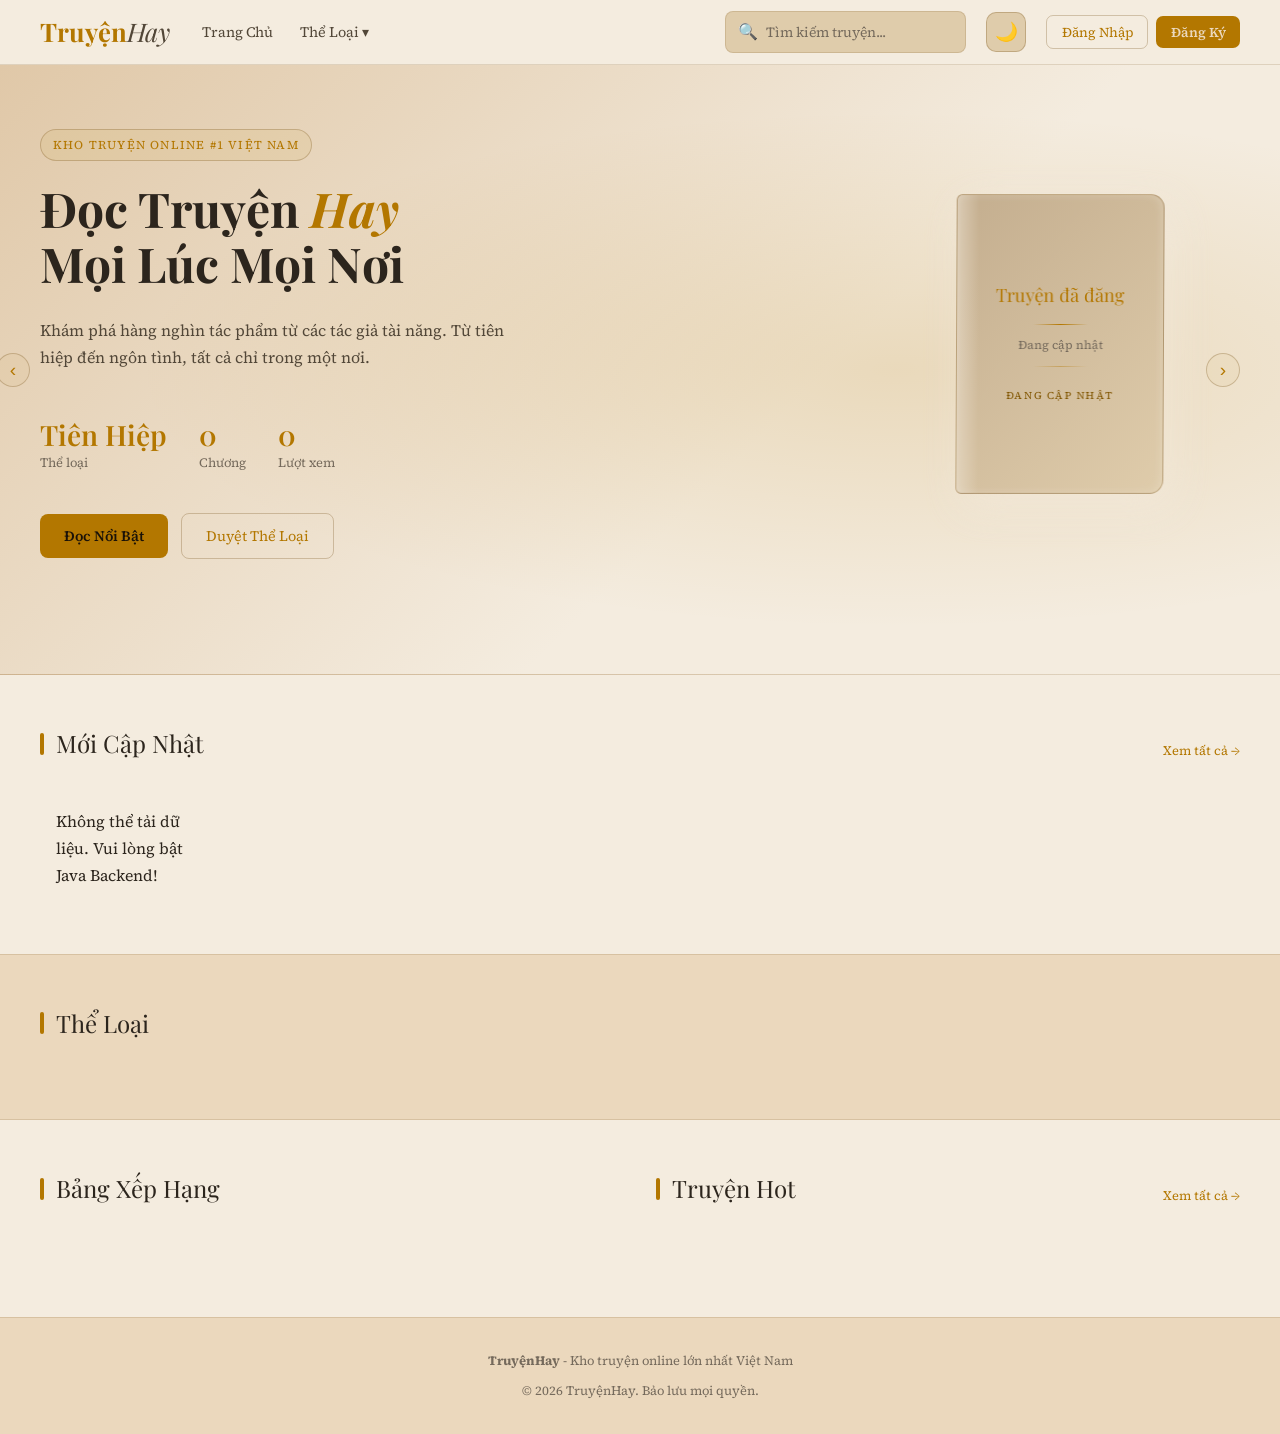
==== frontend/index.html @ c10c749e "Initial commit" ====
<!DOCTYPE html>
<html lang="vi">
<head>
  <meta charset="UTF-8">
  <meta name="viewport" content="width=device-width, initial-scale=1.0">
  <title>TruyệnHay — Kho Truyện Online</title>

  <!-- Google Fonts -->
  <link href="https://fonts.googleapis.com/css2?family=Playfair+Display:ital,wght@0,400;0,700;1,400&family=Lora:ital,wght@0,400;0,600;1,400&family=Source+Serif+4:wght@300;400;600&display=swap" rel="stylesheet">

  <!-- Styles -->
  <link rel="stylesheet" href="css/base.css?v=3">
  <link rel="stylesheet" href="css/header.css?v=3">
  <link rel="stylesheet" href="css/components.css?v=3">
  <link rel="stylesheet" href="css/pages-home.css?v=3">
  <link rel="stylesheet" href="css/pages-detail.css?v=3">
  <link rel="stylesheet" href="css/pages-read.css?v=3">
  <link rel="stylesheet" href="css/modal.css?v=3">
  <link rel="stylesheet" href="css/pages-profile.css?v=3">
  <link rel="stylesheet" href="css/comments.css?v=3">
  <link rel="stylesheet" href="css/responsive.css?v=3">
  <link rel="stylesheet" href="css/utilities.css?v=3">
  <link rel="stylesheet" href="css/admin.css?v=1">
  <script>
    (function () {
      try {
        var t = localStorage.getItem('javatruyen_theme');
        var isLight;
        if (t === 'light') isLight = true;
        else if (t === 'dark') isLight = false;
        else isLight = window.matchMedia && window.matchMedia('(prefers-color-scheme: light)').matches;
        document.documentElement.setAttribute('data-theme', isLight ? 'light' : 'dark');
        var a = localStorage.getItem('javatruyen_accent');
        if (a && a !== 'gold') document.documentElement.setAttribute('data-accent', a);
        else document.documentElement.removeAttribute('data-accent');
      } catch (_) {
        document.documentElement.setAttribute('data-theme', 'dark');
      }
    })();
  </script>
</head>
<body>

<!-- ================================================================
     HEADER (loaded from partial)
     ================================================================ -->
<div id="app-header"></div>


<!-- ================================================================
     AUTH MODAL (loaded from partial)
     ================================================================ -->
<div id="app-auth-modal"></div>


<!-- ================================================================
     PAGES (loaded from partials)
     ================================================================ -->
<div id="app-pages"></div>

<!-- ================================================================
     SCROLL TO TOP
     ================================================================ -->
<button id="scrollToTopBtn" aria-label="Lên đầu trang" onclick="window.scrollTo({top: 0, behavior: 'smooth'})">⬆</button>

<!-- ================================================================
     SCRIPTS  (load order matters)
     ================================================================ -->
<script src="js/data.js?v=3"></script>
<script src="js/partials-loader.js?v=3"></script>
<script src="js/theme.js?v=3"></script>
<script src="js/app.js?v=3"></script>
<script src="js/auth.js?v=3"></script>
<script src="js/profile.js?v=3"></script>
<script src="js/comments.js?v=4"></script>
<script src="js/admin.js?v=1"></script>

</body>
</html>
---- frontend/css/base.css ----
﻿/* Base: CSS variables, reset, global body */
:root {
  --bg: #0d0b08;
  --bg-rgb: 13, 11, 8;
  --bg2: #161210;
  --bg3: #1e1a16;
  --sf: #241f19;
  --sf2: #2e2820;
  --gold: #c9a84c;
  --gold2: #e8c97a;
  --goldd: #7a6330;
  --txt: #f0e8d8;
  --txt2: #b8a888;
  --txt3: #7a6e5c;
  --red: #c44b3a;
  --green: #4a9068;
  --bdr: rgba(201, 168, 76, .15);
  --bdr2: rgba(201, 168, 76, .25);
}

:root[data-theme="light"] {
  --bg: #f4ecdf;
  --bg-rgb: 244, 236, 223;
  --bg2: #ebd8bd;
  --bg3: #e0c8a8;
  --sf: #dfccab;
  --sf2: #c4ae8f;
  --gold: #b37700;
  --gold2: #e09900;
  --goldd: #805500;
  --txt: #2c251d;
  --txt2: #524738;
  --txt3: #756a5c;
  --red: #d13030;
  --green: #2b8451;
  --bdr: rgba(100, 60, 0, .15);
  --bdr2: rgba(100, 60, 0, .25);
}

/* Màu nhấn (accent) — tối */
:root[data-accent="ocean"] {
  --gold: #5cb3d4;
  --gold2: #8ad0e8;
  --goldd: #3d7a94;
  --bdr: rgba(92, 179, 212, .18);
  --bdr2: rgba(92, 179, 212, .32);
}
:root[data-accent="rose"] {
  --gold: #d4a0a8;
  --gold2: #e8bcc4;
  --goldd: #9a636e;
  --bdr: rgba(212, 160, 168, .2);
  --bdr2: rgba(212, 160, 168, .35);
}
:root[data-accent="forest"] {
  --gold: #6eb88a;
  --gold2: #94d4aa;
  --goldd: #3d7a55;
  --bdr: rgba(110, 184, 138, .18);
  --bdr2: rgba(110, 184, 138, .32);
}

/* Màu nhấn — sáng */
:root[data-theme="light"][data-accent="ocean"] {
  --gold: #1a6f8a;
  --gold2: #2489a8;
  --goldd: #0f4a5c;
  --bdr: rgba(26, 111, 138, .18);
  --bdr2: rgba(26, 111, 138, .28);
}
:root[data-theme="light"][data-accent="rose"] {
  --gold: #a64d5d;
  --gold2: #c46a7a;
  --goldd: #6e3540;
  --bdr: rgba(166, 77, 93, .18);
  --bdr2: rgba(166, 77, 93, .28);
}
:root[data-theme="light"][data-accent="forest"] {
  --gold: #2d7a4a;
  --gold2: #3a9a5e;
  --goldd: #1a5230;
  --bdr: rgba(45, 122, 74, .18);
  --bdr2: rgba(45, 122, 74, .28);
}

* {
  margin: 0;
  padding: 0;
  box-sizing: border-box;
}

body {
  font-family: 'Source Serif 4', Georgia, serif;
  background: var(--bg);
  color: var(--txt);
  min-height: 100vh;
  line-height: 1.7;
  transition: background 0.3s, color 0.3s;
}
---- frontend/css/header.css ----
/* HEADER + AUTH HEADER */
header{position:sticky;top:0;z-index:100;background:rgba(var(--bg-rgb),.96);backdrop-filter:blur(12px);border-bottom:1px solid var(--bdr);padding:0 2rem}
.hd{max-width:1200px;margin:0 auto;display:flex;align-items:center;gap:1.25rem;height:64px}
.logo{font-family:'Playfair Display',serif;font-size:1.6rem;font-weight:700;color:var(--gold);cursor:pointer;flex-shrink:0}
.logo span{color:var(--txt2);font-weight:400;font-style:italic}
nav{display:flex;gap:.2rem;flex:1}
.nav-home-btn{background:none;border:none;cursor:pointer;font-family:inherit;font-size:.9rem;color:var(--txt2);padding:.45rem .75rem;border-radius:8px;transition:all .2s;white-space:nowrap}
.nav-home-btn:hover{color:var(--gold);background:rgba(201,168,76,.08)}
.nav-cat{position:relative;padding-bottom:8px;margin-bottom:-8px}
.nav-cat-btn{background:none;border:none;cursor:pointer;font-family:inherit;font-size:.9rem;color:var(--txt2);padding:.45rem .75rem;border-radius:8px;transition:all .2s;white-space:nowrap}
.nav-cat:hover .nav-cat-btn{color:var(--gold);background:rgba(201,168,76,.08)}
.nav-cat-dd{display:none;position:absolute;top:calc(100% + 2px);left:0;min-width:170px;background:var(--sf);border:1px solid var(--bdr2);border-radius:10px;padding:.35rem;box-shadow:0 12px 35px rgba(0,0,0,.35);z-index:260}
.nav-cat:hover .nav-cat-dd,.nav-cat:focus-within .nav-cat-dd{display:block}
.nav-cat-dd button{width:100%;text-align:left;background:none;border:none;cursor:pointer;font-family:inherit;font-size:.88rem;color:var(--txt2);padding:.5rem .6rem;border-radius:7px;transition:all .15s}
.nav-cat-dd button:hover{color:var(--gold);background:rgba(201,168,76,.1)}
.search-bar{display:flex;align-items:center;gap:.5rem;background:var(--sf);border:1px solid var(--bdr);border-radius:8px;padding:.4rem .75rem;min-width:190px}
.search-bar input{background:none;border:none;outline:none;font-family:inherit;font-size:.875rem;color:var(--txt);width:100%}
.search-bar input::placeholder{color:var(--txt3)}

.auth-btns{display:flex;gap:.5rem;align-items:center;flex-shrink:0}
.btn-hlogin{background:none;border:1px solid var(--bdr2);border-radius:7px;padding:.4rem .9rem;color:var(--gold);font-family:inherit;font-size:.85rem;cursor:pointer;transition:all .2s}
.btn-hlogin:hover{background:rgba(201,168,76,.08)}
.btn-hreg{background:var(--gold);border:none;border-radius:7px;padding:.4rem .9rem;color:var(--bg2);font-family:inherit;font-size:.85rem;font-weight:600;cursor:pointer;transition:all .2s}
.btn-hreg:hover{background:var(--gold2)}
.user-menu{display:flex;align-items:center;gap:.5rem;cursor:pointer;position:relative;flex-shrink:0}
.user-av{width:34px;height:34px;border-radius:50%;background:linear-gradient(135deg,var(--goldd),var(--gold));display:flex;align-items:center;justify-content:center;font-weight:700;font-size:.9rem;color:var(--bg2);flex-shrink:0}
.user-nm{font-size:.875rem;color:var(--txt2);max-width:110px;overflow:hidden;text-overflow:ellipsis;white-space:nowrap}
.user-dd{position:absolute;top:calc(100% + 10px);right:0;background:var(--sf);border:1px solid var(--bdr2);border-radius:12px;min-width:200px;box-shadow:0 12px 40px rgba(0,0,0,.5);z-index:300;overflow:hidden;display:none}
.user-dd.open{display:block;animation:fadeUp .2s ease}
.dd-hd{padding:1rem 1.25rem;border-bottom:1px solid var(--bdr)}
.dd-uname{font-weight:600;color:var(--txt);font-size:.9rem}
.dd-email{font-size:.75rem;color:var(--txt3);margin-top:.15rem}
.dd-item{display:flex;align-items:center;gap:.75rem;padding:.7rem 1.25rem;font-size:.875rem;color:var(--txt2);cursor:pointer;transition:background .15s;border:none;background:none;width:100%;font-family:inherit;text-align:left}
.dd-item:hover{background:var(--sf2);color:var(--txt)}
.dd-item.danger{color:var(--red)}
.dd-item.danger:hover{background:rgba(196,75,58,.1)}
.dd-item.dd-admin{color:#c9a84c;font-weight:600}
.dd-item.dd-admin:hover{background:rgba(201,168,76,.1);color:var(--gold)}
.dd-div{height:1px;background:var(--bdr);margin:.25rem 0}
/* Role badge trong dropdown header */
.dd-role{font-size:.7rem;margin-top:.25rem;padding:.2rem .5rem;border-radius:20px;display:inline-block;font-weight:600;letter-spacing:.03em}
.dd-role--admin{background:rgba(201,168,76,.15);color:#c9a84c;border:1px solid rgba(201,168,76,.3)}
.dd-role--author{background:rgba(74,144,104,.15);color:#4a9068;border:1px solid rgba(74,144,104,.3)}
.dd-role--user{background:rgba(255,255,255,.06);color:var(--txt3);border:1px solid var(--bdr)}

/* Theme picker */
.theme-wrap{position:relative;flex-shrink:0}
.btn-theme{width:40px;height:40px;border-radius:10px;border:1px solid var(--bdr2);background:var(--sf);cursor:pointer;font-size:1.15rem;line-height:1;display:flex;align-items:center;justify-content:center;transition:background .2s,border-color .2s}
.btn-theme:hover{background:var(--sf2);border-color:var(--goldd)}
.theme-dd{position:absolute;top:calc(100% + 8px);right:0;background:var(--sf);border:1px solid var(--bdr2);border-radius:12px;padding:.75rem .85rem;min-width:240px;box-shadow:0 12px 40px rgba(0,0,0,.45);z-index:280;display:none}
.theme-dd.open{display:block;animation:fadeUp .2s ease}
.theme-dd-title{font-size:.68rem;letter-spacing:.08em;text-transform:uppercase;color:var(--txt3);margin-bottom:.45rem}
.theme-dd-title--2{margin-top:.85rem;padding-top:.65rem;border-top:1px solid var(--bdr)}
.theme-dd-row{display:flex;flex-wrap:wrap;gap:.35rem}
.theme-chip{font-size:.78rem;padding:.38rem .55rem;border-radius:8px;border:1px solid var(--bdr);background:var(--bg2);color:var(--txt2);cursor:pointer;font-family:inherit;transition:all .15s}
.theme-chip:hover{border-color:var(--bdr2);color:var(--txt)}
.theme-chip.active{border-color:var(--gold);color:var(--gold);background:rgba(201,168,76,.08)}
.theme-dd-row--accent{gap:.5rem;justify-content:space-between}
.theme-swatch{width:36px;height:36px;border-radius:50%;border:2px solid transparent;cursor:pointer;transition:transform .15s,border-color .15s;box-shadow:0 2px 8px rgba(0,0,0,.25)}
.theme-swatch:hover{transform:scale(1.06)}
.theme-swatch.active{border-color:var(--txt);box-shadow:0 0 0 2px var(--bg),0 0 0 4px var(--gold)}
.theme-swatch--gold{background:linear-gradient(135deg,#7a6330,#c9a84c)}
.theme-swatch--ocean{background:linear-gradient(135deg,#2d6a80,#4a9ebc)}
.theme-swatch--rose{background:linear-gradient(135deg,#8b4a5c,#c97a8c)}
.theme-swatch--forest{background:linear-gradient(135deg,#2d5a3d,#4a9068)}
---- frontend/css/components.css ----
﻿/* Shared components: pages + buttons + sections + cards + categories + ranking + toast + footer */
.page{display:none}
.page.active{display:block}

.btn-p{display:inline-flex;align-items:center;gap:.5rem;background:var(--gold);color:#1a1208;border:none;border-radius:8px;padding:.75rem 1.5rem;font-family:inherit;font-size:.9rem;font-weight:600;cursor:pointer;transition:all .2s}
.btn-p:hover{background:var(--gold2);transform:translateY(-1px)}
.btn-s{display:inline-flex;align-items:center;gap:.5rem;background:transparent;color:var(--gold);border:1px solid var(--bdr2);border-radius:8px;padding:.75rem 1.5rem;font-family:inherit;font-size:.9rem;cursor:pointer;transition:all .2s}
.btn-s:hover{background:rgba(201,168,76,.08)}

section{padding:3rem 2rem}
.sec-in{max-width:1200px;margin:0 auto}
.sec-hd{display:flex;align-items:baseline;justify-content:space-between;margin-bottom:1.75rem}
.sec-ttl{font-family:'Playfair Display',serif;font-size:1.5rem;color:var(--txt);display:flex;align-items:center;gap:.75rem}
.sec-ttl::before{content:'';display:inline-block;width:4px;height:22px;background:var(--gold);border-radius:2px}
.see-all{font-size:.8rem;color:var(--gold);background:none;border:none;cursor:pointer;font-family:inherit;padding:0}
.see-all:hover{opacity:.7}

.grid{display:grid;grid-template-columns:repeat(auto-fill,minmax(155px,1fr));gap:1.25rem}
.scard{cursor:pointer;transition:transform .2s}
.scard:hover{transform:translateY(-4px)}
.sthumb{width:100%;aspect-ratio:2/3;border-radius:8px;background:var(--sf);border:1px solid var(--bdr);overflow:hidden;position:relative;margin-bottom:.75rem;display:flex;flex-direction:column;align-items:center;justify-content:center;padding:1rem;transition:border-color .2s}
.scard:hover .sthumb{border-color:var(--bdr2)}
.sthumb-t{font-family:'Playfair Display',serif;font-size:.95rem;text-align:center;color:var(--gold);line-height:1.3;margin-bottom:.3rem}
.sthumb-d{width:40px;height:1px;background:var(--goldd);margin:.4rem auto}
.sthumb-g{font-size:.65rem;letter-spacing:.1em;text-transform:uppercase;color:var(--txt3);text-align:center}
.sbadge{position:absolute;top:8px;left:8px;font-size:.65rem;padding:2px 7px;border-radius:4px;font-weight:600;letter-spacing:.05em}
.sbadge.hot{background:var(--red);color:#fff}
.sbadge.new{background:var(--green);color:#fff}
.sname{font-size:.875rem;font-weight:600;color:var(--txt);margin-bottom:.2rem;white-space:nowrap;overflow:hidden;text-overflow:ellipsis}
.sinfo{font-size:.75rem;color:var(--txt3)}
.sinfo span{color:var(--txt2)}
.sinfo.latest-ch{display:flex;flex-direction:column;gap:.25rem;font-size:.72rem;line-height:1.35}
.sinfo.latest-ch .latest-ch-line{display:block;white-space:nowrap;overflow:hidden;text-overflow:ellipsis;max-width:100%}
.sinfo.latest-ch .muted{opacity:.75}

.cat-grid{display:grid;grid-template-columns:repeat(auto-fill,minmax(130px,1fr));gap:.75rem}
.cat-btn{display:flex;flex-direction:column;align-items:center;justify-content:center;gap:.4rem;background:var(--sf);border:1px solid var(--bdr);border-radius:10px;padding:1.25rem .75rem;cursor:pointer;transition:all .2s;font-family:inherit;color:var(--txt2)}
.cat-btn:hover{background:var(--sf2);border-color:var(--bdr2);color:var(--gold);transform:translateY(-2px)}
.cat-icon{font-size:1.5rem}
.cat-nm{font-size:.85rem;font-weight:600}
.cat-ct{font-size:.7rem;color:var(--txt3)}

.rank-list{display:flex;flex-direction:column;gap:.75rem}
.rank-item{display:flex;align-items:center;gap:1rem;background:var(--sf);border:1px solid var(--bdr);border-radius:10px;padding:.875rem 1rem;cursor:pointer;transition:all .2s}
.rank-item:hover{border-color:var(--bdr2);background:var(--sf2)}
.rank-n{font-family:'Playfair Display',serif;font-size:1.5rem;font-weight:700;min-width:36px;text-align:center}
.rank-n.t1{color:#ffd700}.rank-n.t2{color:#c0c0c0}.rank-n.t3{color:#cd7f32}.rank-n.tx{color:var(--txt3);font-size:1.1rem}
.rank-info{flex:1;min-width:0}
.rank-ttl{font-size:.9rem;font-weight:600;color:var(--txt);white-space:nowrap;overflow:hidden;text-overflow:ellipsis;margin-bottom:.2rem}
.rank-meta{font-size:.75rem;color:var(--txt3)}
.rank-v{font-size:.8rem;color:var(--gold);font-weight:600}

footer{border-top:1px solid var(--bdr);background:var(--bg2);padding:2rem;text-align:center;font-size:.8rem;color:var(--txt3);margin-top:2rem}
.two-col{display:grid;grid-template-columns:1fr 1fr;gap:2rem}
.toast{position:fixed;bottom:2rem;right:2rem;z-index:999;background:var(--sf2);border:1px solid var(--bdr2);border-radius:10px;padding:.875rem 1.25rem;color:var(--txt);font-size:.875rem;animation:fadeUp .3s ease;box-shadow:0 8px 32px rgba(0,0,0,.4)}
@keyframes fadeUp{from{opacity:0;transform:translateY(10px)}to{opacity:1;transform:translateY(0)}}
---- frontend/css/pages-home.css ----
﻿/* HOME page: hero + book cover */
.hero{position:relative;background:linear-gradient(135deg,var(--bg3) 0%,var(--bg) 60%);border-bottom:1px solid var(--bdr);padding:4rem 2rem;overflow:hidden}
.hero::before{content:'';position:absolute;inset:0;background:radial-gradient(ellipse at 70% 50%,color-mix(in srgb,var(--gold) 16%,transparent) 0%,transparent 60%);pointer-events:none}
.hero-in{max-width:1200px;margin:0 auto;display:grid;grid-template-columns:1fr 360px;gap:3rem;align-items:center;position:relative;padding-bottom:3.2rem}
.hero-main{min-height:360px;display:flex;flex-direction:column;justify-content:center}
.hero-tag{display:inline-flex;align-items:center;align-self:flex-start;white-space:nowrap;background:rgba(201,168,76,.12);border:1px solid var(--bdr2);color:var(--gold);font-size:.75rem;letter-spacing:.1em;text-transform:uppercase;padding:.3rem .75rem;border-radius:20px;margin-bottom:1.25rem}
.hero h1{font-family:'Playfair Display',serif;font-size:3rem;line-height:1.15;margin-bottom:1rem}
.hero h1 em{color:var(--gold);font-style:italic}
.hero h1{min-height:120px}
.hero-desc{color:var(--txt2);font-size:1rem;margin-bottom:2rem;max-width:480px;min-height:72px}
.hero-meta{display:flex;gap:2rem;margin-bottom:2rem;min-height:60px}
.hero-meta-num{font-size:1.75rem;font-weight:600;color:var(--gold);font-family:'Playfair Display',serif;line-height:1}
.hero-meta-label{font-size:.8rem;color:var(--txt3);margin-top:.2rem}
.hero-slider-ctrl{position:absolute;inset:0;pointer-events:none}
.hero-nav{width:34px;height:34px;border-radius:50%;border:1px solid var(--bdr2);background:rgba(201,168,76,.08);color:var(--gold);cursor:pointer;font-size:1.2rem;line-height:1}
.hero-nav:hover{background:rgba(201,168,76,.2)}
.hero-slider-ctrl .hero-nav{position:absolute;top:50%;transform:translateY(-50%);pointer-events:auto;z-index:2}
.hero-slider-ctrl .hero-nav:first-child{left:-44px}
.hero-slider-ctrl .hero-nav:last-child{right:0}
.hero-dots{position:absolute;left:50%;bottom:0;transform:translateX(-50%);display:flex;gap:.45rem;justify-content:center;z-index:1;pointer-events:auto}
.hero-dot{width:8px;height:8px;border-radius:50%;background:var(--sf2);cursor:pointer}
.hero-dot.active{background:var(--gold)}
.hero-actions{display:flex;align-items:center;gap:.8rem;flex-wrap:wrap}
.hero-actions .btn-p,.hero-actions .btn-s{margin:0}
.book-cv{width:210px;height:300px;border-radius:6px 14px 14px 6px;background:linear-gradient(135deg,var(--sf2),var(--sf));border:1px solid var(--bdr2);box-shadow:8px 12px 40px rgba(var(--bg-rgb),.45),inset -2px 0 8px rgba(var(--bg-rgb),.28);display:flex;flex-direction:column;align-items:center;justify-content:center;padding:2rem;transform:rotateY(-8deg) rotateX(2deg);transition:transform .4s;cursor:pointer;position:relative;overflow:hidden;margin:0 auto}
.book-cv:hover{transform:rotateY(-4deg) rotateX(1deg) scale(1.02)}
.book-cv::before{content:'';position:absolute;left:0;top:0;bottom:0;width:22px;background:linear-gradient(to right,rgba(var(--bg-rgb),.45),transparent)}
.book-cv.has-cover{background-size:cover;background-position:center}
.book-cv.has-cover::after{content:'';position:absolute;inset:0;background:linear-gradient(to top,rgba(var(--bg-rgb),.92),rgba(var(--bg-rgb),.35))}
.book-cv.has-cover > *{position:relative;z-index:1}
.book-ttl{font-family:'Playfair Display',serif;font-size:1.15rem;text-align:center;color:var(--gold);line-height:1.3;margin-bottom:.4rem}
.book-dco{width:55px;height:1px;background:linear-gradient(to right,transparent,var(--gold),transparent);margin:.65rem 0}
.book-aut{font-size:.75rem;color:var(--txt3);text-align:center}
.book-gnr{font-size:.65rem;letter-spacing:.15em;text-transform:uppercase;color:var(--goldd);text-align:center;margin-top:.65rem}
---- frontend/css/pages-detail.css ----
/* DETAIL page + chapters */
.detail-hero{background:var(--bg2);border-bottom:1px solid var(--bdr);padding:2.5rem 2rem}
.detail-in{max-width:1200px;margin:0 auto;display:flex;gap:2.5rem;align-items:flex-start}
.detail-cv{width:170px;flex-shrink:0;aspect-ratio:2/3;border-radius:8px 16px 16px 8px;background:var(--sf);border:1px solid var(--bdr2);display:flex;flex-direction:column;align-items:center;justify-content:center;padding:1.5rem;gap:.5rem;box-shadow:6px 8px 30px rgba(0,0,0,.5);position:relative;overflow:hidden}
.detail-cv::before{content:'';position:absolute;left:0;top:0;bottom:0;width:15px;background:linear-gradient(to right,rgba(0,0,0,.3),transparent);z-index:2}
.detail-cv.has-cover{background-size:cover;background-position:center}
.detail-cv.has-cover::after{content:'';position:absolute;inset:0;background:linear-gradient(to top,rgba(var(--bg-rgb),.92),rgba(var(--bg-rgb),.35));z-index:1}
.detail-cv.has-cover > *{position:relative;z-index:2}
.detail-cv-ttl{font-family:'Playfair Display',serif;font-size:1rem;text-align:center;color:var(--gold);line-height:1.3}
.detail-info{flex:1}
.tags{display:flex;gap:.5rem;flex-wrap:wrap;margin-bottom:1rem}
.tag{font-size:.75rem;padding:.2rem .6rem;border-radius:20px;border:1px solid var(--bdr2);color:var(--gold);background:rgba(201,168,76,.08)}
.detail-ttl{font-family:'Playfair Display',serif;font-size:2.1rem;color:var(--txt);margin-bottom:.5rem;line-height:1.2}
.detail-aut{color:var(--txt2);font-size:.9rem;margin-bottom:.75rem}
.stars{margin-bottom:1rem}
/* Star Rating UI */
.star-rating-wrap{display:flex;align-items:center;gap:.5rem;flex-wrap:wrap}
.star-rating-stars{display:flex;gap:.15rem}
.star-btn{font-size:1.4rem;cursor:pointer;transition:all .15s;line-height:1;user-select:none}
.star-btn.star-filled{color:#ffd700;text-shadow:0 0 8px rgba(255,215,0,.35)}
.star-btn.star-empty{color:var(--txt3);opacity:.35}
.star-btn.star-hover:hover{transform:scale(1.25)}
.star-rating-avg{font-family:'Playfair Display',serif;font-size:1.1rem;font-weight:700;color:var(--gold)}
.star-rating-count{font-size:.78rem;color:var(--txt3)}
.star-rating-sub{margin-top:.2rem;min-height:1.2em}
.rating-user-label{font-size:.75rem;color:var(--txt3);font-style:italic}
.detail-stats{display:flex;gap:1.5rem;margin-bottom:1.25rem;flex-wrap:wrap}
.detail-stat{font-size:.85rem;color:var(--txt3)}
.detail-stat em{color:var(--txt2);font-style:normal;font-weight:600}
.detail-desc{font-size:.95rem;color:var(--txt2);line-height:1.8;margin-bottom:1.25rem;max-width:600px}
.progress-wrap{margin-bottom:1.25rem}
.progress-row{display:flex;justify-content:space-between;align-items:center;margin-bottom:.4rem}
.progress-label{font-size:.8rem;color:var(--txt3)}
.progress-val{font-size:.8rem;color:var(--gold);font-weight:600}
.progress-track{height:5px;background:var(--sf2);border-radius:3px;overflow:hidden}
.progress-fill{height:100%;background:var(--gold);border-radius:3px;transition:width .4s ease}
.detail-actions{display:flex;gap:.75rem;flex-wrap:wrap}

.chapters-sec{padding:2rem;max-width:1200px;margin:0 auto}
.ch-grid{display:grid;grid-template-columns:repeat(auto-fill,minmax(280px,1fr));gap:.625rem;margin-top:1.5rem}
.ch-item{display:flex;align-items:center;gap:.875rem;padding:.75rem 1rem;border:1px solid var(--bdr);border-radius:8px;cursor:pointer;transition:all .2s;background:var(--sf)}
.ch-item:hover{border-color:var(--bdr2);background:var(--sf2)}
.ch-num{font-size:.75rem;color:var(--txt3);min-width:56px;flex-shrink:0}
.ch-ttl{font-size:.875rem;color:var(--txt2);flex:1;min-width:0;white-space:nowrap;overflow:hidden;text-overflow:ellipsis}
.ch-badge{font-size:.65rem;font-weight:700;padding:2px 6px;border-radius:3px;flex-shrink:0}
.ch-badge.new{color:var(--green);background:rgba(74,144,104,.15)}
.ch-badge.done{color:var(--goldd);background:rgba(201,168,76,.1)}
.ch-badge.cur{color:var(--gold);background:rgba(201,168,76,.2)}
.ch-item.ch-read{opacity:.55}
.ch-item.ch-read .ch-ttl{color:var(--txt3)}
.ch-item.ch-read .ch-num{color:var(--txt3)}
.ch-item.ch-cur{border-color:var(--gold)!important;background:rgba(201,168,76,.07)!important;opacity:1!important}
.ch-item.ch-cur .ch-ttl{color:var(--gold)!important}
.ch-item.ch-cur .ch-num{color:var(--gold)!important}
---- frontend/css/pages-read.css ----
﻿/* READ page */
.read-hd{background:var(--bg2);border-bottom:1px solid var(--bdr);padding:1.25rem 2rem}
.read-hd-in{max-width:800px;margin:0 auto;display:flex;align-items:center;gap:1rem}
.back-btn{background:none;border:none;cursor:pointer;color:var(--gold);font-family:inherit;font-size:.875rem;padding:.4rem 0;display:flex;align-items:center;gap:.4rem}
.back-btn:hover{opacity:.7}
.read-bread{font-size:.875rem;color:var(--txt3);flex:1}
.read-bread em{color:var(--txt2);font-style:normal}
.ch-nav{background:var(--bg3);border-bottom:1px solid var(--bdr);padding:.75rem 2rem;display:flex;align-items:center;justify-content:center;gap:1rem}
.nav-btn{background:var(--sf);border:1px solid var(--bdr);border-radius:6px;padding:.4rem 1rem;color:var(--txt2);font-family:inherit;font-size:.85rem;cursor:pointer;transition:all .2s}
.nav-btn:hover{border-color:var(--bdr2);color:var(--gold)}
.nav-btn:disabled{opacity:.3;cursor:not-allowed}
.ch-sel{background:var(--sf);border:1px solid var(--bdr);border-radius:6px;padding:.4rem .75rem;color:var(--txt);font-family:inherit;font-size:.85rem;cursor:pointer;min-width:180px;outline:none}
.read-body{max-width:700px;margin:0 auto;padding:3rem 2rem 5rem}
.ch-main-t{font-family:'Playfair Display',serif;font-size:1.75rem;text-align:center;color:var(--gold);margin-bottom:.5rem}
.ch-story-n{text-align:center;color:var(--txt3);font-size:.9rem;font-style:italic;margin-bottom:2.5rem}
.ch-divider{display:flex;align-items:center;gap:1rem;margin-bottom:2.5rem}
.ch-divider::before,.ch-divider::after{content:'';flex:1;height:1px;background:linear-gradient(to right,transparent,var(--bdr2))}
.ch-divider::after{background:linear-gradient(to left,transparent,var(--bdr2))}
.ch-text{font-family:'Lora',Georgia,serif;font-size:1.1rem;line-height:1.95;color:var(--txt);letter-spacing:.01em}
.ch-text p{margin-bottom:1.25em}
.ch-text p:first-child::first-letter{font-family:'Playfair Display',serif;font-size:3.5em;float:left;line-height:.8;margin-right:.1em;margin-top:.05em;color:var(--gold)}
---- frontend/css/modal.css ----
﻿/* AUTH MODAL */
.modal-ov{display:none;position:fixed;inset:0;background:rgba(0,0,0,.75);z-index:500;align-items:center;justify-content:center;backdrop-filter:blur(4px)}
.modal-ov.open{display:flex;animation:fadeOv .2s ease}
@keyframes fadeOv{from{opacity:0}to{opacity:1}}
.modal{background:var(--bg2);border:1px solid var(--bdr2);border-radius:18px;width:100%;max-width:420px;padding:2.5rem;position:relative;animation:slideIn .25s ease;box-shadow:0 24px 80px rgba(0,0,0,.6);margin:1rem;max-height:90vh;overflow-y:auto}
@keyframes slideIn{from{opacity:0;transform:translateY(-16px) scale(.97)}to{opacity:1;transform:translateY(0) scale(1)}}
.modal-x{position:absolute;top:1.25rem;right:1.25rem;background:none;border:none;color:var(--txt3);font-size:1.2rem;cursor:pointer;padding:.25rem;transition:color .2s;line-height:1}
.modal-x:hover{color:var(--txt)}
.modal-logo{font-family:'Playfair Display',serif;font-size:1.4rem;font-weight:700;color:var(--gold);text-align:center;margin-bottom:.25rem}
.modal-logo span{color:var(--txt2);font-weight:400;font-style:italic}
.modal-sub{text-align:center;font-size:.875rem;color:var(--txt3);margin-bottom:1.75rem}
.modal-tabs{display:flex;border-bottom:1px solid var(--bdr);margin-bottom:1.75rem}
.mtab{flex:1;padding:.6rem;text-align:center;font-family:inherit;font-size:.9rem;cursor:pointer;background:none;border:none;color:var(--txt3);border-bottom:2px solid transparent;margin-bottom:-1px;transition:all .2s}
.mtab.active{color:var(--gold);border-bottom-color:var(--gold)}
.fg{margin-bottom:1.25rem}
.fl{display:block;font-size:.8rem;color:var(--txt2);margin-bottom:.5rem;letter-spacing:.03em}
.fi{width:100%;background:var(--sf);border:1px solid var(--bdr);border-radius:9px;padding:.75rem 1rem;color:var(--txt);font-family:inherit;font-size:.9rem;outline:none;transition:border-color .2s}
.fi:focus{border-color:var(--bdr2);box-shadow:0 0 0 3px rgba(201,168,76,.1)}
.fi::placeholder{color:var(--txt3)}
.fi.err{border-color:var(--red)}
.ferr{font-size:.75rem;color:var(--red);margin-top:.35rem;display:none}
.ferr.show{display:block}
.frow{display:grid;grid-template-columns:1fr 1fr;gap:.75rem}
.inp-wr{position:relative}
.inp-eye{position:absolute;right:.875rem;top:50%;transform:translateY(-50%);background:none;border:none;color:var(--txt3);cursor:pointer;font-size:.85rem;padding:0}
.inp-eye:hover{color:var(--txt2)}
.cb-row{display:flex;align-items:flex-start;gap:.6rem;margin-bottom:1.25rem}
.cb-row input[type=checkbox]{accent-color:var(--gold);margin-top:3px;flex-shrink:0;cursor:pointer}
.cb-row label{font-size:.82rem;color:var(--txt3);cursor:pointer;line-height:1.5}
.cb-row label a{color:var(--gold);text-decoration:none}
.btn-full{width:100%;padding:.85rem;font-size:.95rem;border-radius:10px;justify-content:center}
.div-or{display:flex;align-items:center;gap:1rem;margin:1.25rem 0;color:var(--txt3);font-size:.8rem}
.div-or::before,.div-or::after{content:'';flex:1;height:1px;background:var(--bdr)}
.social-btns{display:flex;gap:.75rem}
.social-btn{flex:1;display:flex;align-items:center;justify-content:center;gap:.5rem;padding:.65rem;border:1px solid var(--bdr);border-radius:9px;background:var(--sf);color:var(--txt2);font-family:inherit;font-size:.85rem;cursor:pointer;transition:all .2s}
.social-btn:hover{border-color:var(--bdr2);color:var(--txt);background:var(--sf2)}
.forgot-lnk{font-size:.8rem;color:var(--gold);background:none;border:none;cursor:pointer;font-family:inherit;padding:0;margin-top:.5rem;display:block;text-align:right}
.sw-mode{text-align:center;margin-top:1.25rem;font-size:.85rem;color:var(--txt3)}
.sw-mode button{background:none;border:none;color:var(--gold);cursor:pointer;font-family:inherit;font-size:.85rem;padding:0}
.alert-bx{border-radius:9px;padding:.75rem 1rem;font-size:.85rem;margin-bottom:1.25rem;display:none}
.alert-bx.show{display:block}
.alert-bx.ok{background:rgba(74,144,104,.15);border:1px solid rgba(74,144,104,.3);color:#6fcf97}
.alert-bx.fail{background:rgba(196,75,58,.15);border:1px solid rgba(196,75,58,.3);color:#eb5757}
.pw-str{margin-top:.4rem;font-size:.75rem;display:none}
---- frontend/css/pages-profile.css ----
/* PROFILE page (full redesign) */
.prof-page{background:var(--bg);min-height:100vh}

.prof-cover{position:relative;height:220px;overflow:hidden;background:var(--bg)}
.prof-cover-bg{position:absolute;inset:0;background:linear-gradient(135deg,var(--bg2) 0%,#2a1c0a 35%,#1a1510 70%,var(--bg) 100%)}
.prof-cover-pattern{position:absolute;inset:0;opacity:.06;background-image:repeating-linear-gradient(45deg,var(--gold) 0,var(--gold) 1px,transparent 0,transparent 50%);background-size:20px 20px}
.prof-cover-glow{position:absolute;top:-60px;left:50%;transform:translateX(-50%);width:600px;height:300px;background:radial-gradient(ellipse,rgba(201,168,76,.18) 0%,transparent 65%);pointer-events:none}
.prof-cover-bottom{position:absolute;bottom:0;left:0;right:0;height:80px;background:linear-gradient(to bottom,transparent,var(--bg))}
.prof-cover-line{position:absolute;bottom:0;left:0;right:0;height:1px;background:linear-gradient(to right,transparent,rgba(201,168,76,.35),transparent)}
.prof-back-btn{position:absolute;top:1.25rem;left:2rem;display:flex;align-items:center;gap:.4rem;background:rgba(0,0,0,.4);border:1px solid rgba(201,168,76,.2);border-radius:8px;padding:.4rem .9rem;color:var(--gold);font-family:inherit;font-size:.8rem;cursor:pointer;transition:all .2s;backdrop-filter:blur(8px)}
.prof-back-btn:hover{background:rgba(201,168,76,.15);border-color:var(--bdr2)}

.prof-av-zone{max-width:1000px;margin:-64px auto 0;padding:0 2rem;position:relative;z-index:2}
.prof-av-row{display:flex;align-items:flex-end;gap:1.75rem;padding-bottom:1.5rem}

.av-wrapper{position:relative;flex-shrink:0;cursor:pointer}
.av-wrapper:hover .av-overlay{opacity:1}
.av-wrapper:hover .av-img{filter:brightness(.7)}
.av-img{width:96px;height:96px;border-radius:50%;border:4px solid var(--bg);box-shadow:0 0 0 1px rgba(201,168,76,.3),0 8px 32px rgba(0,0,0,.6);object-fit:cover;display:block;transition:filter .2s;background:linear-gradient(135deg,var(--goldd),var(--gold));display:flex;align-items:center;justify-content:center;font-size:2.25rem;font-weight:700;color:var(--bg2)}
.av-circle{width:96px;height:96px;border-radius:50%;border:4px solid var(--bg);box-shadow:0 0 0 1px rgba(201,168,76,.3),0 8px 32px rgba(0,0,0,.6);overflow:hidden;transition:filter .2s;flex-shrink:0;background:linear-gradient(135deg,var(--goldd),var(--gold));display:flex;align-items:center;justify-content:center;font-size:2.25rem;font-weight:700;color:var(--bg2);position:relative}
.av-photo{width:100%;height:100%;object-fit:cover;position:absolute;inset:0}
.av-overlay{position:absolute;inset:0;border-radius:50%;background:rgba(0,0,0,.55);display:flex;flex-direction:column;align-items:center;justify-content:center;gap:2px;opacity:0;transition:opacity .2s;border:4px solid var(--bg)}
.av-overlay-icon{font-size:1.25rem;line-height:1}
.av-overlay-text{font-size:.6rem;color:#fff;letter-spacing:.05em}
#av-file-input{display:none}

.prof-id{flex:1;min-width:0;padding-bottom:.5rem}
.prof-name{font-family:'Playfair Display',serif;font-size:1.65rem;color:var(--txt);line-height:1.2;margin-bottom:.2rem}
.prof-handle{font-size:.82rem;color:var(--txt3)}
/* Badge phân tầng hiển thị trong trang profile */
.prof-role-badge{display:inline-block;margin-top:.35rem;padding:.25rem .7rem;border-radius:20px;font-size:.72rem;font-weight:700;letter-spacing:.05em}
.prof-role-badge.role-admin{background:rgba(201,168,76,.15);color:#c9a84c;border:1px solid rgba(201,168,76,.3)}
.prof-role-badge.role-author{background:rgba(74,144,104,.15);color:#4a9068;border:1px solid rgba(74,144,104,.3)}
.prof-role-badge.role-user{background:rgba(255,255,255,.06);color:var(--txt3);border:1px solid var(--bdr)}
.prof-bio{font-size:.875rem;color:var(--txt2);font-style:italic;margin-top:.4rem;max-width:400px;line-height:1.5}
.prof-joined{display:flex;align-items:center;gap:.4rem;font-size:.75rem;color:var(--txt3);margin-top:.5rem}

.prof-actions{display:flex;gap:.6rem;align-items:flex-end;padding-bottom:.5rem;flex-shrink:0}
.prof-edit-btn{display:flex;align-items:center;gap:.4rem;background:var(--gold);color:var(--bg2);border:none;border-radius:9px;padding:.55rem 1.1rem;font-family:inherit;font-size:.82rem;font-weight:600;cursor:pointer;transition:all .2s}
.prof-edit-btn:hover{background:var(--gold2);transform:translateY(-1px)}
.prof-logout-btn{display:flex;align-items:center;gap:.4rem;background:none;color:var(--txt3);border:1px solid var(--bdr);border-radius:9px;padding:.55rem 1rem;font-family:inherit;font-size:.82rem;cursor:pointer;transition:all .2s}
.prof-logout-btn:hover{border-color:rgba(196,75,58,.5);color:var(--red)}

.prof-stats-bar{max-width:1000px;margin:0 auto;padding:0 2rem 1.5rem;display:flex;gap:0;border-bottom:1px solid var(--bdr)}
.pstat-item{flex:1;text-align:center;padding:.875rem .5rem;position:relative;cursor:pointer;transition:color .2s}
.pstat-item+.pstat-item::before{content:'';position:absolute;left:0;top:25%;bottom:25%;width:1px;background:var(--bdr)}
.pstat-item:hover .pstat-n2{color:var(--gold2)}
.pstat-n2{font-family:'Playfair Display',serif;font-size:1.5rem;font-weight:700;color:var(--gold);line-height:1;transition:color .2s}
.pstat-l2{font-size:.72rem;color:var(--txt3);margin-top:.25rem;letter-spacing:.03em}

.prof-main{max-width:1000px;margin:0 auto;padding:1.5rem 2rem 4rem;display:grid;grid-template-columns:200px 1fr;gap:1.75rem;align-items:start}

.prof-sidebar{position:sticky;top:80px;background:var(--sf);border:1px solid var(--bdr);border-radius:14px;overflow:hidden}
.snav-section{padding:.5rem}
.snav-label{font-size:.65rem;letter-spacing:.12em;text-transform:uppercase;color:var(--txt3);padding:.5rem .75rem .25rem;display:block}
.snav-btn{display:flex;align-items:center;gap:.7rem;padding:.7rem .875rem;border-radius:9px;border:none;background:none;font-family:inherit;font-size:.855rem;color:var(--txt2);cursor:pointer;transition:all .18s;width:100%;text-align:left}
.snav-btn:hover{background:var(--sf2);color:var(--txt)}
.snav-btn.active{background:rgba(201,168,76,.12);color:var(--gold);font-weight:600}
.snav-btn .si{width:18px;text-align:center;flex-shrink:0;font-size:.95rem}
.snav-btn .sc{font-size:.7rem;color:var(--txt3);margin-left:auto;background:var(--sf2);padding:.1rem .4rem;border-radius:10px}
.snav-btn.active .sc{background:rgba(201,168,76,.2);color:var(--gold)}
.snav-divider{height:1px;background:var(--bdr);margin:.25rem .5rem}

.prof-content{min-width:0}
.ptab-panel{display:none;animation:tabIn .2s ease}
.ptab-panel.active{display:block}
@keyframes tabIn{from{opacity:0;transform:translateY(6px)}to{opacity:1;transform:translateY(0)}}

.panel-hd{display:flex;align-items:center;justify-content:space-between;margin-bottom:1.25rem;padding-bottom:.875rem;border-bottom:1px solid var(--bdr)}
.panel-title{font-family:'Playfair Display',serif;font-size:1.15rem;color:var(--txt)}
.panel-count{font-size:.75rem;color:var(--txt3);background:var(--sf);border:1px solid var(--bdr);border-radius:20px;padding:.15rem .65rem}

.lib-grid{display:grid;grid-template-columns:repeat(auto-fill,minmax(130px,1fr));gap:1rem}

.hist-list{display:flex;flex-direction:column;gap:.625rem}
.hist-card{display:grid;grid-template-columns:60px 1fr auto;gap:.875rem;background:var(--sf);border:1px solid var(--bdr);border-radius:12px;padding:.875rem 1rem;cursor:pointer;transition:all .2s;align-items:center}
.hist-card:hover{border-color:var(--bdr2);background:var(--sf2);transform:translateX(4px)}
.hist-mini-cover{width:60px;height:84px;border-radius:5px 9px 9px 5px;background:linear-gradient(160deg,#2e2010,var(--bg2));border:1px solid rgba(201,168,76,.2);display:flex;flex-direction:column;align-items:center;justify-content:center;padding:.4rem;flex-shrink:0;box-shadow:2px 3px 10px rgba(0,0,0,.4)}
.hist-mini-t{font-family:'Playfair Display',serif;font-size:.55rem;text-align:center;color:var(--gold);line-height:1.3}
.hist-mini-g{font-size:.47rem;letter-spacing:.06em;text-transform:uppercase;color:var(--goldd);text-align:center;margin-top:.2rem}
.hist-info{min-width:0}
.hist-ttl{font-size:.9rem;font-weight:600;color:var(--txt);white-space:nowrap;overflow:hidden;text-overflow:ellipsis;margin-bottom:.2rem}
.hist-aut{font-size:.74rem;color:var(--txt3);margin-bottom:.45rem}
.hist-last{font-size:.76rem;color:var(--gold);white-space:nowrap;overflow:hidden;text-overflow:ellipsis;margin-bottom:.45rem;display:flex;align-items:center;gap:.3rem}
.hist-bar-row{display:flex;align-items:center;gap:.625rem}
.hist-bar{flex:1;height:3px;background:var(--sf2);border-radius:2px;overflow:hidden;max-width:160px}
.hist-bar-fill{height:100%;background:linear-gradient(to right,var(--goldd),var(--gold));border-radius:2px;transition:width .5s ease}
.hist-pct{font-size:.7rem;color:var(--txt3);white-space:nowrap}
.hist-actions{flex-shrink:0;display:flex;flex-direction:column;gap:.4rem;align-items:flex-end}
.hist-btn{background:rgba(201,168,76,.1);border:1px solid var(--bdr2);border-radius:7px;padding:.35rem .75rem;color:var(--gold);font-family:inherit;font-size:.75rem;cursor:pointer;transition:all .2s;white-space:nowrap}
.hist-btn:hover{background:rgba(201,168,76,.2)}
.hist-status{font-size:.65rem;color:var(--txt3);text-align:right}

.empty{text-align:center;padding:3.5rem 1.5rem}
.empty-ico{font-size:2.75rem;margin-bottom:.875rem;opacity:.3;display:block;filter:grayscale(1)}
.empty-t{font-size:.95rem;color:var(--txt2);margin-bottom:.35rem;font-weight:500}
.empty-sub{font-size:.82rem;color:var(--txt3)}
.empty-cta{margin-top:1.25rem;display:inline-flex;align-items:center;gap:.4rem;background:rgba(201,168,76,.1);border:1px solid var(--bdr2);border-radius:8px;padding:.5rem 1.1rem;color:var(--gold);font-family:inherit;font-size:.85rem;cursor:pointer;transition:background .2s}
.empty-cta:hover{background:rgba(201,168,76,.18)}

.settings-card{background:var(--sf);border:1px solid var(--bdr);border-radius:14px;padding:1.5rem;margin-bottom:1rem}
.sc-title{font-size:.72rem;letter-spacing:.12em;text-transform:uppercase;color:var(--txt3);margin-bottom:1.25rem;padding-bottom:.75rem;border-bottom:1px solid var(--bdr);display:flex;align-items:center;gap:.5rem}
.sc-title-ico{font-size:.95rem}
.sg2{display:grid;grid-template-columns:1fr 1fr;gap:.875rem}
.fg-s{margin-bottom:.875rem}
.fl-s{display:block;font-size:.78rem;color:var(--txt2);margin-bottom:.35rem}
.fi-s{width:100%;background:var(--bg2);border:1px solid var(--bdr);border-radius:9px;padding:.65rem .9rem;color:var(--txt);font-family:inherit;font-size:.875rem;outline:none;transition:border-color .2s;resize:vertical}
.fi-s:focus{border-color:var(--bdr2);box-shadow:0 0 0 3px rgba(201,168,76,.08)}
.fi-s::placeholder{color:var(--txt3)}
.fi-s:disabled{opacity:.45;cursor:not-allowed}
.save-row{display:flex;gap:.6rem;margin-top:1.25rem;padding-top:1rem;border-top:1px solid var(--bdr)}
.btn-sv{background:var(--gold);color:var(--bg2);border:none;border-radius:8px;padding:.6rem 1.25rem;font-family:inherit;font-size:.875rem;font-weight:600;cursor:pointer;transition:all .2s}
.btn-sv:hover{background:var(--gold2);transform:translateY(-1px)}
.btn-cc{background:none;color:var(--txt3);border:1px solid var(--bdr);border-radius:8px;padding:.6rem 1.1rem;font-family:inherit;font-size:.875rem;cursor:pointer;transition:all .2s}
.btn-cc:hover{border-color:var(--bdr2);color:var(--txt2)}

.av-setting-row{display:flex;align-items:center;gap:1.5rem;padding:1rem 0;border-bottom:1px solid var(--bdr);margin-bottom:1.25rem}
.av-setting-preview{width:68px;height:68px;border-radius:50%;background:linear-gradient(135deg,var(--goldd),var(--gold));display:flex;align-items:center;justify-content:center;font-size:1.75rem;font-weight:700;color:var(--bg2);flex-shrink:0;border:2px solid rgba(201,168,76,.3);overflow:hidden;position:relative}
.av-setting-preview img{width:100%;height:100%;object-fit:cover;position:absolute;inset:0}
.av-setting-info{flex:1}
.av-setting-title{font-size:.875rem;font-weight:600;color:var(--txt);margin-bottom:.25rem}
.av-setting-sub{font-size:.78rem;color:var(--txt3);margin-bottom:.75rem}
.av-setting-btns{display:flex;gap:.5rem}
.av-upload-btn{background:rgba(201,168,76,.1);border:1px solid var(--bdr2);border-radius:7px;padding:.4rem .875rem;color:var(--gold);font-family:inherit;font-size:.8rem;cursor:pointer;transition:all .2s}
.av-upload-btn:hover{background:rgba(201,168,76,.18)}
.av-reset-btn{background:none;border:1px solid var(--bdr);border-radius:7px;padding:.4rem .875rem;color:var(--txt3);font-family:inherit;font-size:.8rem;cursor:pointer;transition:all .2s}
.av-reset-btn:hover{border-color:var(--bdr2);color:var(--txt2)}

.av-presets{display:flex;gap:.5rem;flex-wrap:wrap;margin-top:.875rem;padding-top:.875rem;border-top:1px solid var(--bdr)}
.av-preset-label{font-size:.72rem;color:var(--txt3);width:100%;margin-bottom:.25rem}
.av-preset{width:40px;height:40px;border-radius:50%;background:var(--sf2);border:2px solid transparent;display:flex;align-items:center;justify-content:center;font-size:1.2rem;cursor:pointer;transition:all .18s}
.av-preset:hover{border-color:var(--bdr2);background:var(--sf)}
.av-preset.selected{border-color:var(--gold);background:rgba(201,168,76,.12)}

.danger-zone{background:rgba(196,75,58,.05);border:1px solid rgba(196,75,58,.18);border-radius:14px;padding:1.25rem 1.5rem;display:flex;align-items:center;justify-content:space-between;gap:1rem}
.dz-info strong{display:block;color:var(--txt);font-size:.9rem;margin-bottom:.2rem}
.dz-info span{font-size:.8rem;color:var(--txt3)}
.btn-dz{background:none;color:var(--red);border:1px solid rgba(196,75,58,.35);border-radius:8px;padding:.5rem 1rem;font-family:inherit;font-size:.82rem;cursor:pointer;transition:all .2s;white-space:nowrap}
.btn-dz:hover{background:rgba(196,75,58,.1)}

@media(max-width:768px){
  .prof-av-row{flex-wrap:wrap;gap:1rem}
  .prof-actions{width:100%;justify-content:flex-start}
  .prof-stats-bar{gap:0;overflow-x:auto}
  .prof-main{grid-template-columns:1fr;padding:1rem}
  .prof-sidebar{position:static;display:flex;flex-direction:row;background:var(--sf);border-radius:12px;padding:.35rem;gap:0}
  .snav-section{display:flex;flex:1;padding:.25rem}
  .snav-label,.snav-divider{display:none}
  .snav-btn{flex:1;justify-content:center;border-radius:8px;padding:.5rem .35rem;font-size:.75rem}
  .snav-btn .sc{display:none}
  .sg2{grid-template-columns:1fr}
  .hist-card{grid-template-columns:50px 1fr}
  .hist-actions{display:none}
}

/* ===== AUTHOR PANEL ===== */
.btn-author-new{background:linear-gradient(135deg,var(--gold),var(--goldd));color:var(--bg);border:none;padding:.5rem 1.2rem;border-radius:8px;font-family:inherit;font-size:.85rem;font-weight:600;cursor:pointer;transition:all .2s;box-shadow:0 2px 8px rgba(201,168,76,.25)}
.btn-author-new:hover{transform:translateY(-1px);box-shadow:0 4px 16px rgba(201,168,76,.4)}
.author-new-form{margin-bottom:1.5rem;animation:fadeIn .3s ease}
.author-ch-modal{margin-top:1.5rem;animation:fadeIn .3s ease;border-top:1px solid var(--bdr);padding-top:1.5rem}
@keyframes fadeIn{from{opacity:0;transform:translateY(-8px)}to{opacity:1;transform:translateY(0)}}
---- frontend/css/comments.css ----
/* COMMENTS (read page + inline preview) */
.cmt-section{max-width:700px;margin:0 auto;padding:0 2rem 4rem}
.cmt-section-hd{display:flex;align-items:center;justify-content:space-between;padding:1.5rem 0 1rem;border-top:1px solid var(--bdr);margin-top:.5rem}
.cmt-title{font-family:'Playfair Display',serif;font-size:1.15rem;color:var(--txt);display:flex;align-items:center;gap:.6rem}
.cmt-title::before{content:'';display:inline-block;width:3px;height:17px;background:var(--gold);border-radius:2px}
.cmt-total{font-size:.8rem;color:var(--txt3);background:var(--sf);border:1px solid var(--bdr);border-radius:20px;padding:.2rem .65rem}
.cmt-write{background:var(--sf);border:1px solid var(--bdr);border-radius:14px;padding:1.1rem 1.25rem;margin-bottom:1.5rem}
.cmt-write-top{display:flex;align-items:center;gap:.75rem;margin-bottom:.75rem}
.cmt-write-av{width:34px;height:34px;border-radius:50%;background:linear-gradient(135deg,var(--goldd),var(--gold));display:flex;align-items:center;justify-content:center;font-size:.9rem;font-weight:700;color:var(--bg2);flex-shrink:0;overflow:hidden;position:relative}
.cmt-write-av img{width:100%;height:100%;object-fit:cover;position:absolute;inset:0}
.cmt-write-name{font-size:.85rem;color:var(--txt2);font-weight:600}
.cmt-write-sub{font-size:.75rem;color:var(--txt3)}
.cmt-textarea{width:100%;background:var(--bg2);border:1px solid var(--bdr);border-radius:10px;padding:.75rem 1rem;color:var(--txt);font-family:inherit;font-size:.9rem;outline:none;resize:none;transition:border-color .2s;line-height:1.6}
.cmt-textarea:focus{border-color:var(--bdr2);box-shadow:0 0 0 3px rgba(201,168,76,.08)}
.cmt-textarea::placeholder{color:var(--txt3)}
.cmt-write-footer{display:flex;align-items:center;justify-content:space-between;margin-top:.75rem}
.cmt-char-count{font-size:.75rem;color:var(--txt3)}
.cmt-submit{background:var(--gold);color:var(--bg2);border:none;border-radius:8px;padding:.5rem 1.1rem;font-family:inherit;font-size:.85rem;font-weight:600;cursor:pointer;transition:all .2s;display:flex;align-items:center;gap:.4rem}
.cmt-submit:hover{background:var(--gold2);transform:translateY(-1px)}
.cmt-login-prompt{text-align:center;padding:1rem;background:var(--sf);border:1px solid var(--bdr);border-radius:12px;margin-bottom:1.5rem}
.cmt-login-prompt p{font-size:.875rem;color:var(--txt3);margin-bottom:.75rem}
.cmt-login-btn{background:rgba(201,168,76,.1);border:1px solid var(--bdr2);border-radius:8px;padding:.5rem 1.1rem;color:var(--gold);font-family:inherit;font-size:.85rem;cursor:pointer;transition:background .2s}
.cmt-login-btn:hover{background:rgba(201,168,76,.18)}
.cmt-list{display:flex;flex-direction:column;gap:0}
.cmt-item{display:flex;gap:.875rem;padding:1rem 0;border-bottom:1px solid var(--bdr);animation:cmtIn .25s ease}
.cmt-item:last-child{border-bottom:none}
@keyframes cmtIn{from{opacity:0;transform:translateY(8px)}to{opacity:1;transform:translateY(0)}}
.cmt-av{width:34px;height:34px;border-radius:50%;background:linear-gradient(135deg,var(--goldd),var(--gold));display:flex;align-items:center;justify-content:center;font-size:.85rem;font-weight:700;color:var(--bg2);flex-shrink:0;overflow:hidden;position:relative}
.cmt-av img{width:100%;height:100%;object-fit:cover;position:absolute;inset:0}
.cmt-body{flex:1;min-width:0}
.cmt-meta{display:flex;align-items:center;gap:.6rem;margin-bottom:.3rem;flex-wrap:wrap}
.cmt-username{font-size:.85rem;font-weight:600;color:var(--txt)}
.cmt-badge-op{font-size:.65rem;background:rgba(201,168,76,.18);color:var(--gold);border:1px solid var(--bdr2);padding:.1rem .45rem;border-radius:4px;font-weight:600}
.cmt-time{font-size:.75rem;color:var(--txt3)}
.cmt-text{font-size:.9rem;color:var(--txt2);line-height:1.65;margin-bottom:.5rem;word-break:break-word}
.cmt-actions{display:flex;align-items:center;gap:.875rem}
.cmt-like-btn{background:none;border:none;cursor:pointer;font-size:.8rem;color:var(--txt3);font-family:inherit;padding:0;display:flex;align-items:center;gap:.3rem;transition:color .15s}
.cmt-like-btn:hover,.cmt-like-btn.liked{color:var(--gold)}
.cmt-reply-btn{background:none;border:none;cursor:pointer;font-size:.8rem;color:var(--txt3);font-family:inherit;padding:0;transition:color .15s}
.cmt-reply-btn:hover{color:var(--txt2)}
.cmt-delete-btn{background:none;border:none;cursor:pointer;font-size:.8rem;color:var(--txt3);font-family:inherit;padding:0;margin-left:auto;transition:color .15s}
.cmt-delete-btn:hover{color:var(--red)}
/* Nút xóa dành riêng cho Admin (hiện thị trên comment người khác) */
.cmt-admin-del{color:rgba(196,75,58,.6) !important;font-size:.75rem !important;border:1px solid rgba(196,75,58,.2) !important;border-radius:4px !important;padding:.1rem .4rem !important;background:rgba(196,75,58,.05) !important}
.cmt-admin-del:hover{color:var(--red) !important;background:rgba(196,75,58,.12) !important;border-color:rgba(196,75,58,.4) !important}
.cmt-empty{text-align:center;padding:2.5rem 1rem;color:var(--txt3);font-size:.875rem}
.cmt-empty-ico{font-size:2rem;margin-bottom:.5rem;opacity:.3;display:block}
.cmt-sort{display:flex;gap:.4rem}
.cmt-sort-btn{background:none;border:1px solid var(--bdr);border-radius:20px;padding:.2rem .65rem;font-size:.75rem;color:var(--txt3);cursor:pointer;font-family:inherit;transition:all .15s}
.cmt-sort-btn.active,.cmt-sort-btn:hover{border-color:var(--bdr2);color:var(--gold);background:rgba(201,168,76,.07)}

.ch-cmt-btn{background:none;border:none;cursor:pointer;font-size:.72rem;color:var(--txt3);font-family:inherit;padding:.15rem .45rem;border-radius:5px;transition:all .15s;display:flex;align-items:center;gap:.25rem;flex-shrink:0}
.ch-cmt-btn:hover{color:var(--gold);background:rgba(201,168,76,.08)}
.ch-cmt-btn.has-cmt{color:var(--txt2)}
.ch-preview-panel{display:none;border-top:1px solid var(--bdr);background:var(--bg2);padding:.875rem 1.1rem;border-radius:0 0 10px 10px;margin-top:.5rem;animation:panelIn .2s ease}
.ch-preview-panel.open{display:block}
@keyframes panelIn{from{opacity:0;transform:translateY(-6px)}to{opacity:1;transform:translateY(0)}}
.preview-cmt-list{display:flex;flex-direction:column;gap:.6rem;margin-bottom:.75rem}
.preview-cmt{display:flex;gap:.6rem;align-items:flex-start}
.preview-av{width:24px;height:24px;border-radius:50%;background:linear-gradient(135deg,var(--goldd),var(--gold));display:flex;align-items:center;justify-content:center;font-size:.65rem;font-weight:700;color:var(--bg2);flex-shrink:0;overflow:hidden;position:relative}
.preview-av img{width:100%;height:100%;object-fit:cover;position:absolute;inset:0}
.preview-cmt-inner{flex:1;min-width:0}
.preview-cmt-name{font-size:.75rem;font-weight:600;color:var(--txt2);display:inline}
.preview-cmt-text{font-size:.8rem;color:var(--txt3);display:inline;margin-left:.35rem;line-height:1.5}
.preview-cmt-time{font-size:.7rem;color:var(--txt3);margin-top:.15rem}
.preview-footer{display:flex;align-items:center;justify-content:space-between}
.preview-see-all{background:none;border:none;cursor:pointer;font-size:.78rem;color:var(--gold);font-family:inherit;padding:0;transition:opacity .15s}
.preview-see-all:hover{opacity:.7}
.preview-write-mini{display:flex;align-items:center;gap:.5rem}
.preview-write-input{flex:1;background:var(--sf);border:1px solid var(--bdr);border-radius:7px;padding:.4rem .75rem;color:var(--txt);font-family:inherit;font-size:.8rem;outline:none;transition:border-color .2s}
.preview-write-input:focus{border-color:var(--bdr2)}
.preview-write-input::placeholder{color:var(--txt3)}
.preview-send{background:var(--gold);border:none;border-radius:7px;padding:.4rem .75rem;color:var(--bg2);font-family:inherit;font-size:.8rem;font-weight:600;cursor:pointer;transition:background .2s;white-space:nowrap}
.preview-send:hover{background:var(--gold2)}
.preview-empty{font-size:.8rem;color:var(--txt3);text-align:center;padding:.75rem 0;font-style:italic}
.ch-item-wrap{border:1px solid var(--bdr);border-radius:10px;background:var(--sf);transition:border-color .2s;margin-bottom:0}
.ch-item-wrap:hover{border-color:var(--bdr2)}
.ch-item-wrap .ch-item{border:none;border-radius:10px 10px 0 0;background:transparent;margin-bottom:0}
.ch-item-wrap .ch-item:hover{background:var(--sf2)}
---- frontend/css/responsive.css ----
﻿/* Global responsive + scrollbars */
::-webkit-scrollbar{width:6px}
::-webkit-scrollbar-track{background:var(--bg)}
::-webkit-scrollbar-thumb{background:var(--sf2);border-radius:3px}
::-webkit-scrollbar-thumb:hover{background:var(--goldd)}

@media(max-width:768px){
  .hero-in{grid-template-columns:1fr}
  .bk-wrap{display:none}
  .hero h1{font-size:2rem}
  .detail-in{flex-direction:column}
  .two-col{grid-template-columns:1fr}
  nav{display:none}
  .search-bar{min-width:0;flex:1}
  .user-nm{display:none}
}
---- frontend/css/utilities.css ----
/* Utilities / replacements for removed inline styles in Frontend/index.html */
.is-hidden{display:none}
.c-txt3{color:var(--txt3)}
.c-txt3--caret{color:var(--txt3);font-size:.7rem}
.c-goldd{color:var(--goldd)}
.book-dco-dim{opacity:.4}

#cat-sec{background:var(--bg2);border-top:1px solid var(--bdr);border-bottom:1px solid var(--bdr)}
#hot-stories{grid-template-columns:repeat(2,1fr)}

.footer-cpy{margin-top:.5rem;display:block}
#list-ct{font-size:.85rem;color:var(--txt3)}

.detail-subhead{max-width:1200px;margin:0 auto 1rem}
.detail-cv-icon{font-size:2rem;color:var(--txt3)}
#d-cvgnr{font-size:.65rem;letter-spacing:.15em;text-transform:uppercase;color:var(--goldd);text-align:center}

#d-prog-fill{width:0%}
.ch-divider span{color:var(--goldd)}
.ch-nav--bottom{border-top:1px solid var(--bdr);border-bottom:none;margin-top:2rem}
.btn-p--compact{font-size:.85rem;padding:.4rem 1rem}

.cmt-hd-actions{display:flex;align-items:center;gap:.75rem}
#e-agree{margin-bottom:.75rem}

.forgot-head{text-align:center;margin-bottom:1.5rem}
.forgot-icon{font-size:2.5rem;margin-bottom:.75rem}
.forgot-sub{font-size:.95rem;color:var(--txt2)}
.sw-mode--forgot{margin-top:1rem}

.err-msg{padding:1rem}

/* SCROLL TO TOP BUTTON */
#scrollToTopBtn {
  display: flex;
  justify-content: center;
  align-items: center;
  position: fixed;
  bottom: 2rem;
  right: 2rem;
  z-index: 999;
  border: none;
  border-radius: 50%;
  width: 45px;
  height: 45px;
  background-color: var(--gold);
  color: var(--bg);
  font-size: 1.2rem;
  cursor: pointer;
  box-shadow: 0 4px 10px rgba(0, 0, 0, 0.5);
  opacity: 0;
  visibility: hidden;
  transform: translateY(20px);
  transition: all 0.3s cubic-bezier(0.25, 0.8, 0.25, 1);
}

#scrollToTopBtn.show {
  opacity: 1;
  visibility: visible;
  transform: translateY(0);
}

#scrollToTopBtn:hover {
  background-color: #fff4cc; /* Vàng nhạt sang trọng, dịu mắt hơn trắng */
  color: #856404; /* Chữ màu vàng đậm để hài hòa */
  transform: translateY(-5px) scale(1.05);
  box-shadow: 0 8px 15px rgba(255, 212, 59, 0.3); /* Đổ bóng vàng nhạt */
}
---- frontend/css/admin.css ----
/* ================================================================
   ADMIN PANEL — CSS
   ================================================================ */

.admin-page {
  background: var(--bg);
  min-height: 100vh;
}

/* ---- Header ---- */
.admin-hd {
  background: var(--sf);
  border-bottom: 1px solid var(--bdr);
  padding: 0 2rem;
  display: flex;
  align-items: center;
  justify-content: space-between;
  height: 64px;
  position: sticky;
  top: 0;
  z-index: 50;
}
.admin-hd-left { display: flex; align-items: center; gap: 1rem; }
.admin-back-btn {
  background: none;
  border: 1px solid var(--bdr);
  border-radius: 8px;
  padding: .4rem .85rem;
  color: var(--txt3);
  font-family: inherit;
  font-size: .82rem;
  cursor: pointer;
  transition: all .2s;
}
.admin-back-btn:hover { border-color: var(--bdr2); color: var(--txt); }
.admin-hd-title {
  font-family: 'Playfair Display', serif;
  font-size: 1.25rem;
  color: var(--gold);
  display: flex;
  align-items: center;
  gap: .5rem;
}
.admin-badge {
  font-size: .65rem;
  background: rgba(201,168,76,.15);
  color: var(--gold);
  border: 1px solid rgba(201,168,76,.3);
  border-radius: 20px;
  padding: .2rem .55rem;
  font-weight: 700;
  letter-spacing: .05em;
}

/* ---- Layout ---- */
.admin-layout {
  display: grid;
  grid-template-columns: 220px 1fr;
  min-height: calc(100vh - 64px);
}

/* ---- Sidebar ---- */
.admin-sidebar {
  background: var(--sf);
  border-right: 1px solid var(--bdr);
  padding: 1.5rem .75rem;
  display: flex;
  flex-direction: column;
  gap: .25rem;
  position: sticky;
  top: 64px;
  height: calc(100vh - 64px);
  overflow-y: auto;
}
.admin-nav-label {
  font-size: .65rem;
  letter-spacing: .12em;
  text-transform: uppercase;
  color: var(--txt3);
  padding: .5rem .75rem .25rem;
}
.admin-nav-btn {
  display: flex;
  align-items: center;
  gap: .75rem;
  padding: .75rem .875rem;
  border-radius: 10px;
  border: none;
  background: none;
  font-family: inherit;
  font-size: .875rem;
  color: var(--txt2);
  cursor: pointer;
  transition: all .18s;
  width: 100%;
  text-align: left;
}
.admin-nav-btn:hover { background: var(--sf2); color: var(--txt); }
.admin-nav-btn.active {
  background: rgba(201,168,76,.12);
  color: var(--gold);
  font-weight: 600;
}
.admin-nav-btn .nav-ico { font-size: 1rem; width: 20px; text-align: center; flex-shrink: 0; }
.admin-nav-count {
  margin-left: auto;
  font-size: .7rem;
  background: var(--sf2);
  color: var(--txt3);
  border-radius: 10px;
  padding: .1rem .45rem;
}
.admin-nav-btn.active .admin-nav-count {
  background: rgba(201,168,76,.2);
  color: var(--gold);
}

/* ---- Main Content ---- */
.admin-content {
  padding: 2rem;
  overflow-y: auto;
}
.admin-tab { display: none; animation: tabIn .2s ease; }
.admin-tab.active { display: block; }

/* ---- Stats Cards ---- */
.admin-stats-grid {
  display: grid;
  grid-template-columns: repeat(4, 1fr);
  gap: 1rem;
  margin-bottom: 2rem;
}
.stat-card {
  background: var(--sf);
  border: 1px solid var(--bdr);
  border-radius: 14px;
  padding: 1.5rem 1.25rem;
  display: flex;
  flex-direction: column;
  gap: .5rem;
  transition: border-color .2s, transform .2s;
  position: relative;
  overflow: hidden;
}
.stat-card::before {
  content: '';
  position: absolute;
  top: 0; left: 0; right: 0;
  height: 2px;
  background: linear-gradient(to right, var(--goldd), var(--gold));
  opacity: 0;
  transition: opacity .2s;
}
.stat-card:hover { border-color: var(--bdr2); transform: translateY(-2px); }
.stat-card:hover::before { opacity: 1; }
.stat-icon { font-size: 1.75rem; line-height: 1; }
.stat-num {
  font-family: 'Playfair Display', serif;
  font-size: 2rem;
  font-weight: 700;
  color: var(--gold);
  line-height: 1;
}
.stat-label { font-size: .78rem; color: var(--txt3); letter-spacing: .03em; }

/* ---- Table ---- */
.admin-table-wrap { overflow-x: auto; }
.admin-table {
  width: 100%;
  border-collapse: collapse;
  font-size: .875rem;
}
.admin-table th {
  text-align: left;
  font-size: .68rem;
  letter-spacing: .1em;
  text-transform: uppercase;
  color: var(--txt3);
  padding: .75rem 1rem;
  border-bottom: 1px solid var(--bdr);
  white-space: nowrap;
}
.admin-table td {
  padding: .875rem 1rem;
  border-bottom: 1px solid rgba(255,255,255,.04);
  vertical-align: middle;
}
.admin-table tr:last-child td { border-bottom: none; }
.admin-table tr:hover td { background: var(--sf2); }

/* ---- Panel ---- */
.admin-panel {
  background: var(--sf);
  border: 1px solid var(--bdr);
  border-radius: 14px;
  overflow: hidden;
}
.admin-panel-hd {
  padding: 1.25rem 1.5rem;
  border-bottom: 1px solid var(--bdr);
  display: flex;
  align-items: center;
  justify-content: space-between;
}
.admin-panel-title {
  font-family: 'Playfair Display', serif;
  font-size: 1.05rem;
  color: var(--txt);
}
.admin-panel-sub { font-size: .78rem; color: var(--txt3); }

/* ---- Search bar ---- */
.admin-search-row {
  padding: 1rem 1.5rem;
  border-bottom: 1px solid var(--bdr);
}
.admin-search {
  background: var(--bg2);
  border: 1px solid var(--bdr);
  border-radius: 9px;
  padding: .55rem .9rem;
  color: var(--txt);
  font-family: inherit;
  font-size: .875rem;
  outline: none;
  width: 280px;
  transition: border-color .2s;
}
.admin-search:focus { border-color: var(--bdr2); }
.admin-search::placeholder { color: var(--txt3); }

/* ---- Role Badge ---- */
.role-badge {
  display: inline-block;
  padding: .2rem .55rem;
  border-radius: 20px;
  font-size: .7rem;
  font-weight: 700;
  white-space: nowrap;
}
.role-badge.ADMIN { background: rgba(201,168,76,.15); color: #c9a84c; border: 1px solid rgba(201,168,76,.3); }
.role-badge.AUTHOR { background: rgba(74,144,104,.15); color: #4a9068; border: 1px solid rgba(74,144,104,.3); }
.role-badge.USER { background: rgba(255,255,255,.06); color: var(--txt3); border: 1px solid var(--bdr); }

/* ---- Role select ---- */
.role-select {
  background: var(--bg2);
  border: 1px solid var(--bdr);
  border-radius: 7px;
  padding: .3rem .6rem;
  color: var(--txt2);
  font-family: inherit;
  font-size: .8rem;
  cursor: pointer;
  outline: none;
}
.role-select:focus { border-color: var(--bdr2); }

/* ---- Buttons ---- */
.btn-admin-del {
  background: rgba(196,75,58,.1);
  border: 1px solid rgba(196,75,58,.3);
  border-radius: 7px;
  padding: .35rem .75rem;
  color: var(--red);
  font-family: inherit;
  font-size: .78rem;
  cursor: pointer;
  transition: all .2s;
  white-space: nowrap;
}
.btn-admin-del:hover { background: rgba(196,75,58,.2); }
.btn-admin-action {
  background: rgba(201,168,76,.1);
  border: 1px solid var(--bdr2);
  border-radius: 7px;
  padding: .35rem .75rem;
  color: var(--gold);
  font-family: inherit;
  font-size: .78rem;
  cursor: pointer;
  transition: all .2s;
  white-space: nowrap;
}
.btn-admin-action:hover { background: rgba(201,168,76,.2); }
.btn-admin-sm-row { display: flex; gap: .4rem; align-items: center; }

/* ---- Comment list ---- */
.admin-cmt-list { display: flex; flex-direction: column; }
.admin-cmt-item {
  padding: .875rem 1.5rem;
  border-bottom: 1px solid rgba(255,255,255,.04);
  display: grid;
  grid-template-columns: 1fr auto;
  gap: 1rem;
  align-items: start;
  transition: background .15s;
}
.admin-cmt-item:hover { background: var(--sf2); }
.admin-cmt-item:last-child { border-bottom: none; }
.admin-cmt-user { font-size: .78rem; color: var(--gold); font-weight: 600; margin-bottom: .25rem; }
.admin-cmt-meta { font-size: .72rem; color: var(--txt3); margin-bottom: .35rem; }
.admin-cmt-content { font-size: .875rem; color: var(--txt2); line-height: 1.5; }

/* ---- Empty / Loading ---- */
.admin-loading { text-align: center; padding: 3rem; color: var(--txt3); font-size: .9rem; }
.admin-empty { text-align: center; padding: 3rem; }
.admin-empty-ico { font-size: 2.5rem; opacity: .3; display: block; margin-bottom: .75rem; }
.admin-empty-t { color: var(--txt3); font-size: .9rem; }

/* ---- Responsive ---- */
@media(max-width: 900px) {
  .admin-layout { grid-template-columns: 1fr; }
  .admin-sidebar { position: static; height: auto; flex-direction: row; flex-wrap: wrap; padding: .75rem; border-right: none; border-bottom: 1px solid var(--bdr); }
  .admin-nav-label { display: none; }
  .admin-nav-btn { width: auto; font-size: .8rem; padding: .5rem .75rem; }
  .admin-stats-grid { grid-template-columns: repeat(2,1fr); }
  .admin-content { padding: 1rem; }
}
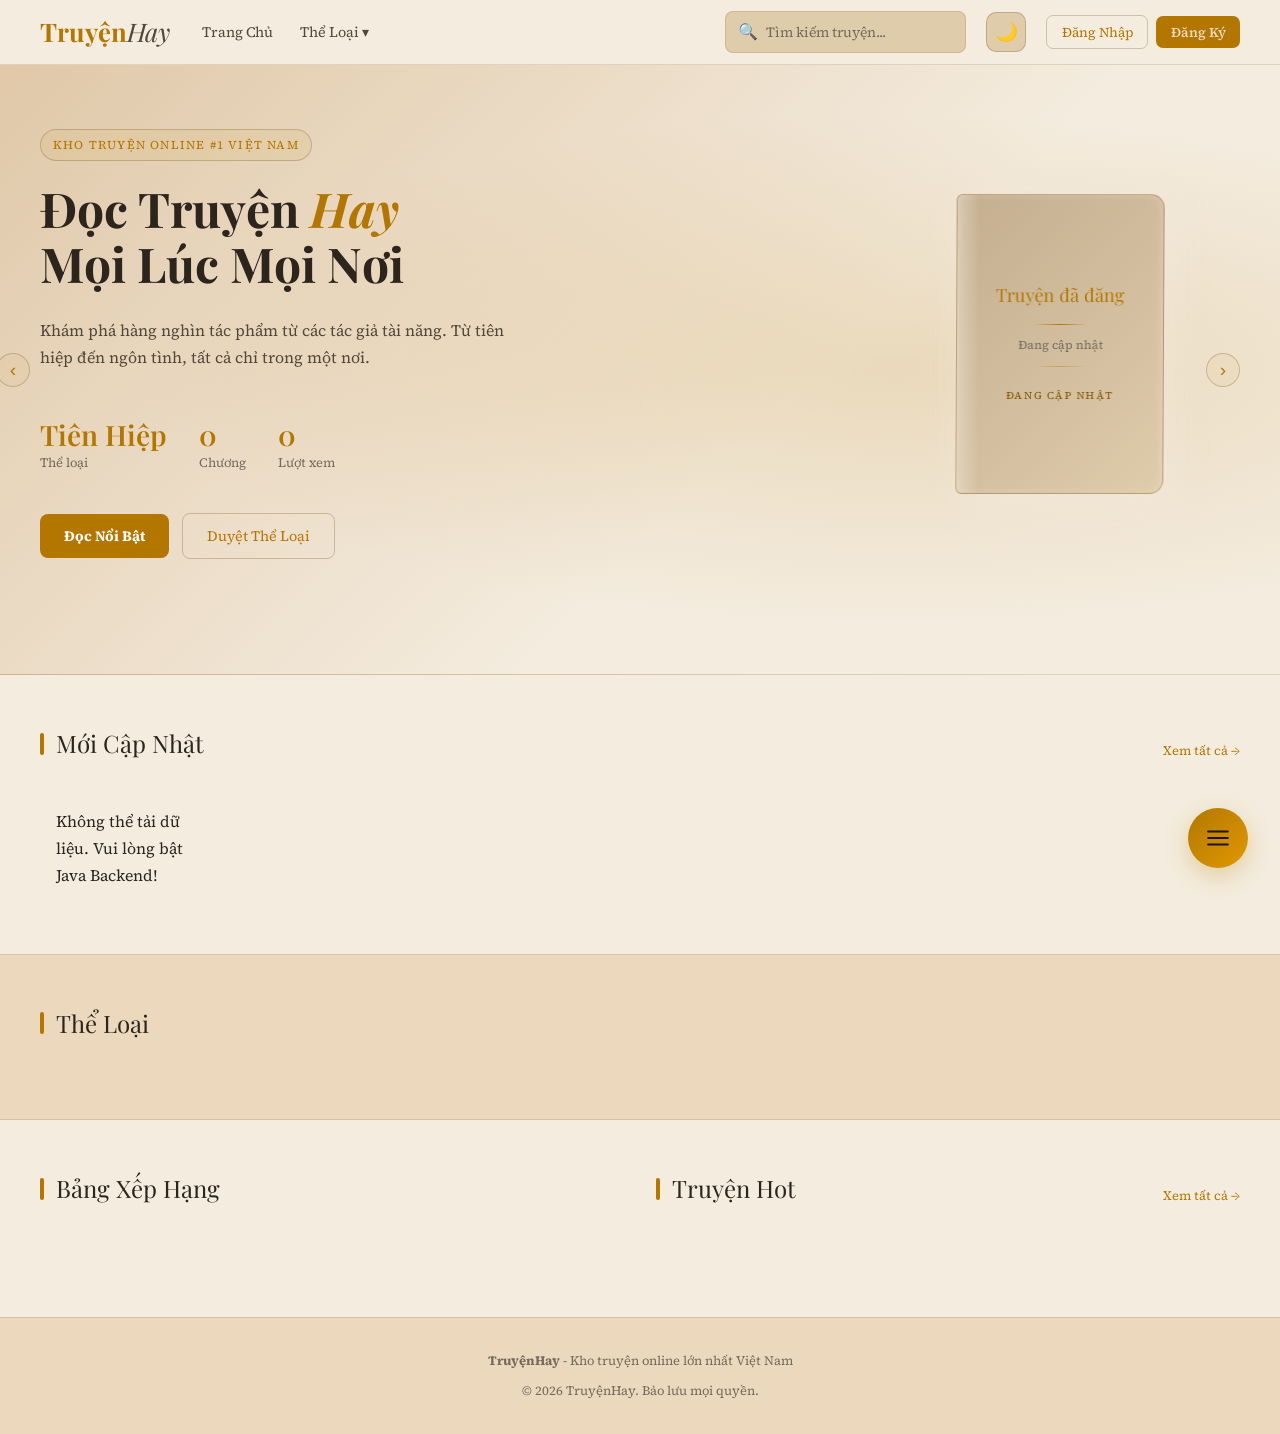
==== commit c6db4cc9: "feat: Add VNPay integration, AI Chatbot, Transaction History, and UI improvements" ====
--- a/frontend/index.html
+++ b/frontend/index.html
@@ -21,6 +21,7 @@
   <link rel="stylesheet" href="css/responsive.css?v=3">
   <link rel="stylesheet" href="css/utilities.css?v=3">
   <link rel="stylesheet" href="css/admin.css?v=1">
+  <link rel="stylesheet" href="css/chatbot.css?v=1">
   <script>
     (function () {
       try {
@@ -58,22 +59,20 @@
      ================================================================ -->
 <div id="app-pages"></div>
 
-<!-- ================================================================
-     SCROLL TO TOP
-     ================================================================ -->
-<button id="scrollToTopBtn" aria-label="Lên đầu trang" onclick="window.scrollTo({top: 0, behavior: 'smooth'})">⬆</button>
 
 <!-- ================================================================
      SCRIPTS  (load order matters)
      ================================================================ -->
 <script src="js/data.js?v=3"></script>
-<script src="js/partials-loader.js?v=3"></script>
+<script src="js/partials-loader.js?v=5"></script>
 <script src="js/theme.js?v=3"></script>
 <script src="js/app.js?v=3"></script>
 <script src="js/auth.js?v=3"></script>
-<script src="js/profile.js?v=3"></script>
+<script src="js/profile.js?v=6"></script>
 <script src="js/comments.js?v=4"></script>
 <script src="js/admin.js?v=1"></script>
+<script src="js/chatbot.js?v=1"></script>
+
 
 </body>
 </html>
--- a/frontend/css/pages-detail.css
+++ b/frontend/css/pages-detail.css
@@ -53,4 +53,9 @@
 .ch-item.ch-cur .ch-ttl{color:var(--gold)!important}
 .ch-item.ch-cur .ch-num{color:var(--gold)!important}
 
+.ch-badge.lock{color:#e24b4a;background:rgba(226,75,74,0.12)}
+.ch-item.ch-locked{opacity:0.8;border-style:dashed}
+.ch-item.ch-locked .ch-ttl{color:var(--txt3)}
+.ch-item.ch-locked:hover{border-color:var(--gold);opacity:1}
 
+
--- a/frontend/css/pages-read.css
+++ b/frontend/css/pages-read.css
@@ -1,4 +1,4 @@
-﻿/* READ page */
+/* READ page */
 .read-hd{background:var(--bg2);border-bottom:1px solid var(--bdr);padding:1.25rem 2rem}
 .read-hd-in{max-width:800px;margin:0 auto;display:flex;align-items:center;gap:1rem}
 .back-btn{background:none;border:none;cursor:pointer;color:var(--gold);font-family:inherit;font-size:.875rem;padding:.4rem 0;display:flex;align-items:center;gap:.4rem}
@@ -20,4 +20,14 @@
 .ch-text p{margin-bottom:1.25em}
 .ch-text p:first-child::first-letter{font-family:'Playfair Display',serif;font-size:3.5em;float:left;line-height:.8;margin-right:.1em;margin-top:.05em;color:var(--gold)}
 
+.locked-chapter-banner{text-align:center;padding:3rem 2rem;background:rgba(var(--bg-rgb),.05);border:1px dashed var(--bdr2);border-radius:12px;margin:2rem 0;animation:fadeInBanner .5s ease}
+@keyframes fadeInBanner{from{opacity:0;transform:translateY(10px)}to{opacity:1;transform:translateY(0)}}
+.locked-chapter-banner h3{color:var(--gold);margin-bottom:.75rem;font-family:'Playfair Display',serif;font-size:1.5rem}
+.locked-chapter-banner p{color:var(--txt2);margin-bottom:1.5rem;font-size:1rem}
+.locked-ch-btns{display:flex;gap:1rem;justify-content:center;flex-wrap:wrap}
+.btn-unlock{background:var(--gold);border:none;padding:.75rem 1.5rem;color:#fff;cursor:pointer;border-radius:6px;font-weight:700;transition:all .2s;box-shadow:0 4px 15px rgba(201,168,76,.25)}
+.btn-unlock:hover{transform:translateY(-2px);box-shadow:0 6px 20px rgba(201,168,76,.4)}
+.btn-recharge{background:transparent;border:1px solid var(--gold);padding:.75rem 1.5rem;color:var(--gold);cursor:pointer;border-radius:6px;font-weight:700;transition:all .2s}
+.btn-recharge:hover{background:rgba(201,168,76,.05)}
 
+
--- a/frontend/css/modal.css
+++ b/frontend/css/modal.css
@@ -1,46 +1,70 @@
-﻿/* AUTH MODAL */
-.modal-ov{display:none;position:fixed;inset:0;background:rgba(0,0,0,.75);z-index:500;align-items:center;justify-content:center;backdrop-filter:blur(4px)}
-.modal-ov.open{display:flex;animation:fadeOv .2s ease}
-@keyframes fadeOv{from{opacity:0}to{opacity:1}}
-.modal{background:var(--bg2);border:1px solid var(--bdr2);border-radius:18px;width:100%;max-width:420px;padding:2.5rem;position:relative;animation:slideIn .25s ease;box-shadow:0 24px 80px rgba(0,0,0,.6);margin:1rem;max-height:90vh;overflow-y:auto}
-@keyframes slideIn{from{opacity:0;transform:translateY(-16px) scale(.97)}to{opacity:1;transform:translateY(0) scale(1)}}
-.modal-x{position:absolute;top:1.25rem;right:1.25rem;background:none;border:none;color:var(--txt3);font-size:1.2rem;cursor:pointer;padding:.25rem;transition:color .2s;line-height:1}
-.modal-x:hover{color:var(--txt)}
-.modal-logo{font-family:'Playfair Display',serif;font-size:1.4rem;font-weight:700;color:var(--gold);text-align:center;margin-bottom:.25rem}
-.modal-logo span{color:var(--txt2);font-weight:400;font-style:italic}
-.modal-sub{text-align:center;font-size:.875rem;color:var(--txt3);margin-bottom:1.75rem}
-.modal-tabs{display:flex;border-bottom:1px solid var(--bdr);margin-bottom:1.75rem}
+/* AUTH MODAL - PREMIUM GLASSMORPHISM */
+.modal-ov{display:none;position:fixed;inset:0;background:rgba(0,0,0,0.4);z-index:500;align-items:center;justify-content:center;backdrop-filter:blur(12px);-webkit-backdrop-filter:blur(12px)}
+.modal-ov.open{display:flex;animation:fadeOverlay .3s ease}
+
+.modal{background:rgba(var(--bg-rgb), 0.75);backdrop-filter:blur(25px);-webkit-backdrop-filter:blur(25px);border:1px solid rgba(255,255,255,0.1);border-radius:24px;width:100%;max-width:420px;padding:2.5rem;position:relative;animation:modalEnter .4s cubic-bezier(0.34, 1.56, 0.64, 1);box-shadow:0 25px 50px -12px rgba(0,0,0,0.5);margin:1rem;max-height:90vh;overflow-y:auto}
+
+@keyframes modalEnter{from{opacity:0;transform:scale(0.9) translateY(20px)}to{opacity:1;transform:scale(1) translateY(0)}}
+@keyframes fadeOverlay{from{opacity:0}to{opacity:1}}
+
+/* Shake animation for errors */
+.modal.shake{animation:shakeModal 0.4s cubic-bezier(.36,.07,.19,.97) both}
+@keyframes shakeModal{10%,90%{transform:translate3d(-1px,0,0)}20%,80%{transform:translate3d(2px,0,0)}30%,50%,70%{transform:translate3d(-4px,0,0)}40%,60%{transform:translate3d(4px,0,0)}}
+
+.modal-x{position:absolute;top:1.25rem;right:1.25rem;background:rgba(255,255,255,0.05);border:none;color:var(--txt3);width:32px;height:32px;border-radius:50%;cursor:pointer;display:flex;align-items:center;justify-content:center;transition:all .2s;z-index:5}
+.modal-x:hover{background:rgba(255,255,255,0.1);color:var(--txt);transform:rotate(90deg)}
+
+.modal-logo{font-family:'Playfair Display',serif;font-size:1.6rem;font-weight:700;color:var(--gold);text-align:center;margin-bottom:.25rem}
+.modal-logo span{color:var(--txt);opacity:0.6;font-weight:400;font-style:italic}
+.modal-sub{text-align:center;font-size:.875rem;color:var(--txt3);margin-bottom:1.5rem}
+
+.modal-tabs{display:flex;gap:1rem;margin-bottom:1.5rem;border-bottom:1px solid var(--bdr)}
 .mtab{flex:1;padding:.6rem;text-align:center;font-family:inherit;font-size:.9rem;cursor:pointer;background:none;border:none;color:var(--txt3);border-bottom:2px solid transparent;margin-bottom:-1px;transition:all .2s}
 .mtab.active{color:var(--gold);border-bottom-color:var(--gold)}
+
+/* Restored Layout Classes */
 .fg{margin-bottom:1.25rem}
 .fl{display:block;font-size:.8rem;color:var(--txt2);margin-bottom:.5rem;letter-spacing:.03em}
-.fi{width:100%;background:var(--sf);border:1px solid var(--bdr);border-radius:9px;padding:.75rem 1rem;color:var(--txt);font-family:inherit;font-size:.9rem;outline:none;transition:border-color .2s}
-.fi:focus{border-color:var(--bdr2);box-shadow:0 0 0 3px rgba(201,168,76,.1)}
+.fi{width:100%;background:rgba(255,255,255,0.03);border:1px solid var(--bdr);border-radius:9px;padding:.75rem 1rem;color:var(--txt);font-family:inherit;font-size:.9rem;outline:none;transition:all .2s}
+.fi:focus{border-color:var(--gold);background:rgba(255,255,255,0.06);box-shadow:0 0 0 3px rgba(201,168,76,.1)}
 .fi::placeholder{color:var(--txt3)}
 .fi.err{border-color:var(--red)}
+
 .ferr{font-size:.75rem;color:var(--red);margin-top:.35rem;display:none}
 .ferr.show{display:block}
-.frow{display:grid;grid-template-columns:1fr 1fr;gap:.75rem}
+
 .inp-wr{position:relative}
-.inp-eye{position:absolute;right:.875rem;top:50%;transform:translateY(-50%);background:none;border:none;color:var(--txt3);cursor:pointer;font-size:.85rem;padding:0}
+.inp-eye{position:absolute;right:.875rem;top:50%;transform:translateY(-50%);background:none;border:none;color:var(--txt3);cursor:pointer;font-size:.85rem;padding:0;z-index:2}
 .inp-eye:hover{color:var(--txt2)}
+
 .cb-row{display:flex;align-items:flex-start;gap:.6rem;margin-bottom:1.25rem}
 .cb-row input[type=checkbox]{accent-color:var(--gold);margin-top:3px;flex-shrink:0;cursor:pointer}
 .cb-row label{font-size:.82rem;color:var(--txt3);cursor:pointer;line-height:1.5}
 .cb-row label a{color:var(--gold);text-decoration:none}
+
 .btn-full{width:100%;padding:.85rem;font-size:.95rem;border-radius:10px;justify-content:center}
+.btn-p{background:var(--gold);color:#fff;border:none;font-weight:700;cursor:pointer;transition:all .3s;display:flex;align-items:center;justify-content:center;gap:.5rem}
+.btn-p:hover{background:var(--gold2);transform:translateY(-1px);box-shadow:0 10px 20px rgba(201,168,76,0.2)}
+.btn-p:active{transform:translateY(0)}
 .div-or{display:flex;align-items:center;gap:1rem;margin:1.25rem 0;color:var(--txt3);font-size:.8rem}
 .div-or::before,.div-or::after{content:'';flex:1;height:1px;background:var(--bdr)}
+
 .social-btns{display:flex;gap:.75rem}
-.social-btn{flex:1;display:flex;align-items:center;justify-content:center;gap:.5rem;padding:.65rem;border:1px solid var(--bdr);border-radius:9px;background:var(--sf);color:var(--txt2);font-family:inherit;font-size:.85rem;cursor:pointer;transition:all .2s}
-.social-btn:hover{border-color:var(--bdr2);color:var(--txt);background:var(--sf2)}
+.social-btn{flex:1;display:flex;align-items:center;justify-content:center;gap:.5rem;padding:.65rem;border:1px solid var(--bdr);border-radius:9px;background:rgba(255,255,255,0.03);color:var(--txt2);font-family:inherit;font-size:.85rem;cursor:pointer;transition:all .2s}
+.social-btn:hover{border-color:var(--bdr2);background:rgba(255,255,255,0.08);color:var(--txt);transform:translateY(-2px)}
+
 .forgot-lnk{font-size:.8rem;color:var(--gold);background:none;border:none;cursor:pointer;font-family:inherit;padding:0;margin-top:.5rem;display:block;text-align:right}
 .sw-mode{text-align:center;margin-top:1.25rem;font-size:.85rem;color:var(--txt3)}
 .sw-mode button{background:none;border:none;color:var(--gold);cursor:pointer;font-family:inherit;font-size:.85rem;padding:0}
+
 .alert-bx{border-radius:9px;padding:.75rem 1rem;font-size:.85rem;margin-bottom:1.25rem;display:none}
 .alert-bx.show{display:block}
-.alert-bx.ok{background:rgba(74,144,104,.15);border:1px solid rgba(74,144,104,.3);color:#6fcf97}
-.alert-bx.fail{background:rgba(196,75,58,.15);border:1px solid rgba(196,75,58,.3);color:#eb5757}
+.alert-bx.ok{background:rgba(74,144,104,.1);border:1px solid var(--green);color:var(--green)}
+.alert-bx.fail{background:rgba(196,75,58,.1);border:1px solid var(--red);color:var(--red)}
 .pw-str{margin-top:.4rem;font-size:.75rem;display:none}
 
-
+/* Success State Overlay */
+#auth-success-tick{display:none;position:absolute;inset:0;background:rgba(var(--bg-rgb),0.95);z-index:10;flex-direction:column;align-items:center;justify-content:center;border-radius:24px;backdrop-filter:blur(10px)}
+.tick-circle{width:70px;height:70px;border-radius:50%;background:rgba(74,144,104,0.1);display:flex;align-items:center;justify-content:center;margin-bottom:1rem;border:2px solid var(--green);animation:scaleTick .5s ease}
+.tick-circle svg{width:35px;height:35px;color:var(--green)}
+@keyframes scaleTick{from{transform:scale(0)}to{transform:scale(1)}}
--- a/frontend/css/utilities.css
+++ b/frontend/css/utilities.css
@@ -30,39 +30,3 @@
 
 .err-msg{padding:1rem}
 
-/* SCROLL TO TOP BUTTON */
-#scrollToTopBtn {
-  display: flex;
-  justify-content: center;
-  align-items: center;
-  position: fixed;
-  bottom: 2rem;
-  right: 2rem;
-  z-index: 999;
-  border: none;
-  border-radius: 50%;
-  width: 45px;
-  height: 45px;
-  background-color: var(--gold);
-  color: var(--bg);
-  font-size: 1.2rem;
-  cursor: pointer;
-  box-shadow: 0 4px 10px rgba(0, 0, 0, 0.5);
-  opacity: 0;
-  visibility: hidden;
-  transform: translateY(20px);
-  transition: all 0.3s cubic-bezier(0.25, 0.8, 0.25, 1);
-}
-
-#scrollToTopBtn.show {
-  opacity: 1;
-  visibility: visible;
-  transform: translateY(0);
-}
-
-#scrollToTopBtn:hover {
-  background-color: #fff4cc; /* Vàng nhạt sang trọng, dịu mắt hơn trắng */
-  color: #856404; /* Chữ màu vàng đậm để hài hòa */
-  transform: translateY(-5px) scale(1.05);
-  box-shadow: 0 8px 15px rgba(255, 212, 59, 0.3); /* Đổ bóng vàng nhạt */
-}
--- a/frontend/css/chatbot.css
+++ b/frontend/css/chatbot.css
@@ -0,0 +1,368 @@
+/* ============================================
+   CHATBOT WIDGET — TruyenHay AI Assistant
+   ============================================ */
+
+/* --- Speed Dial Container --- */
+.speed-dial {
+  position: fixed;
+  bottom: 2rem;
+  right: 2rem;
+  z-index: 900;
+  display: flex;
+  flex-direction: column;
+  align-items: center;
+  gap: 1rem;
+}
+
+/* --- Main FAB --- */
+.sd-main-btn {
+  width: 60px;
+  height: 60px;
+  border-radius: 50%;
+  background: linear-gradient(135deg, var(--gold), var(--gold2));
+  border: none;
+  cursor: pointer;
+  display: flex;
+  align-items: center;
+  justify-content: center;
+  box-shadow: 0 8px 25px rgba(201, 168, 76, 0.45);
+  transition: transform 0.3s cubic-bezier(0.34, 1.56, 0.64, 1), box-shadow 0.3s;
+  position: relative;
+}
+.sd-main-btn:hover { transform: scale(1.1); box-shadow: 0 12px 35px rgba(201, 168, 76, 0.6); }
+
+/* --- Sub Menu --- */
+.sd-menu {
+  position: absolute;
+  bottom: 70px; /* Nằm ngay trên nút chính */
+  display: flex;
+  flex-direction: column;
+  gap: 0.75rem;
+  opacity: 0;
+  visibility: hidden;
+  transform: translateY(20px) scale(0.8);
+  transition: all 0.3s cubic-bezier(0.34, 1.56, 0.64, 1);
+  pointer-events: none;
+}
+.sd-menu.open {
+  opacity: 1;
+  visibility: visible;
+  transform: translateY(0) scale(1);
+  pointer-events: auto;
+}
+
+/* --- Sub Buttons --- */
+.sd-btn {
+  width: 45px;
+  height: 45px;
+  border-radius: 50%;
+  background: var(--bg2);
+  border: 1px solid var(--bdr);
+  color: var(--txt);
+  cursor: pointer;
+  display: flex;
+  align-items: center;
+  justify-content: center;
+  box-shadow: 0 4px 10px rgba(0,0,0,0.3);
+  transition: all 0.2s;
+  position: relative;
+}
+.sd-btn:hover {
+  background: var(--gold);
+  color: #1b1407;
+  transform: scale(1.1);
+  border-color: var(--gold);
+}
+
+/* Tooltip for sub buttons */
+.sd-btn::before {
+  content: attr(title);
+  position: absolute;
+  right: 55px;
+  background: var(--bg2);
+  color: var(--txt);
+  padding: 0.4rem 0.8rem;
+  border-radius: 8px;
+  font-size: 0.8rem;
+  white-space: nowrap;
+  opacity: 0;
+  pointer-events: none;
+  transform: translateX(10px);
+  transition: all 0.2s;
+  border: 1px solid var(--bdr);
+}
+.sd-btn:hover::before {
+  opacity: 1;
+  transform: translateX(0);
+}
+
+/* Badge thông báo */
+.chatbot-badge {
+  position: absolute;
+  top: -4px;
+  right: -4px;
+  width: 18px;
+  height: 18px;
+  background: #e74c3c;
+  border-radius: 50%;
+  font-size: 0.65rem;
+  font-weight: 700;
+  color: #fff;
+  display: flex;
+  align-items: center;
+  justify-content: center;
+  display: none;
+}
+
+/* --- Cửa sổ chat --- */
+.chatbot-window {
+  position: fixed;
+  bottom: 6.5rem;
+  right: 2rem;
+  width: 370px;
+  max-height: 550px;
+  background: rgba(var(--bg-rgb), 0.82);
+  backdrop-filter: blur(24px);
+  -webkit-backdrop-filter: blur(24px);
+  border: 1px solid rgba(255, 255, 255, 0.1);
+  border-radius: 20px;
+  box-shadow: 0 25px 60px rgba(0,0,0,0.5), 0 0 0 1px rgba(201,168,76,0.08) inset;
+  z-index: 899;
+  display: flex;
+  flex-direction: column;
+  overflow: hidden;
+  transform: scale(0.85) translateY(20px);
+  opacity: 0;
+  pointer-events: none;
+  transition: all 0.35s cubic-bezier(0.34, 1.56, 0.64, 1);
+}
+.chatbot-window.open {
+  transform: scale(1) translateY(0);
+  opacity: 1;
+  pointer-events: all;
+}
+
+/* --- Header --- */
+.chat-header {
+  display: flex;
+  align-items: center;
+  gap: 0.75rem;
+  padding: 1rem 1.25rem;
+  background: linear-gradient(135deg, rgba(201,168,76,0.15), rgba(201,168,76,0.05));
+  border-bottom: 1px solid rgba(201,168,76,0.15);
+  flex-shrink: 0;
+}
+.chat-header-av {
+  width: 40px;
+  height: 40px;
+  border-radius: 50%;
+  background: linear-gradient(135deg, var(--gold), var(--gold2));
+  display: flex;
+  align-items: center;
+  justify-content: center;
+  font-size: 1.2rem;
+  flex-shrink: 0;
+}
+.chat-header-info { flex: 1; }
+.chat-header-name {
+  font-weight: 700;
+  font-size: 0.95rem;
+  color: var(--txt);
+  line-height: 1.2;
+}
+.chat-header-status {
+  font-size: 0.75rem;
+  color: var(--green);
+  display: flex;
+  align-items: center;
+  gap: 0.3rem;
+}
+.chat-header-status::before {
+  content: '';
+  width: 7px;
+  height: 7px;
+  border-radius: 50%;
+  background: var(--green);
+  display: inline-block;
+  animation: statusPulse 2s ease-in-out infinite;
+}
+@keyframes statusPulse {
+  0%, 100% { opacity: 1; }
+  50%       { opacity: 0.4; }
+}
+.chat-close-btn {
+  background: rgba(255,255,255,0.05);
+  border: none;
+  color: var(--txt3);
+  width: 30px;
+  height: 30px;
+  border-radius: 50%;
+  cursor: pointer;
+  font-size: 1rem;
+  display: flex;
+  align-items: center;
+  justify-content: center;
+  transition: all 0.2s;
+}
+.chat-close-btn:hover { background: rgba(255,255,255,0.1); color: var(--txt); }
+
+/* --- Messages area --- */
+.chat-messages {
+  flex: 1;
+  overflow-y: auto;
+  padding: 1rem;
+  display: flex;
+  flex-direction: column;
+  gap: 0.85rem;
+  scrollbar-width: thin;
+  scrollbar-color: rgba(201,168,76,0.2) transparent;
+}
+.chat-messages::-webkit-scrollbar { width: 4px; }
+.chat-messages::-webkit-scrollbar-thumb { background: rgba(201,168,76,0.2); border-radius: 4px; }
+
+/* Bong bóng tin nhắn */
+.chat-msg {
+  display: flex;
+  gap: 0.5rem;
+  align-items: flex-end;
+  animation: msgIn 0.3s ease;
+}
+@keyframes msgIn {
+  from { opacity: 0; transform: translateY(10px); }
+  to   { opacity: 1; transform: translateY(0); }
+}
+.chat-msg.user { flex-direction: row-reverse; }
+
+.chat-msg-av {
+  width: 28px;
+  height: 28px;
+  border-radius: 50%;
+  flex-shrink: 0;
+  display: flex;
+  align-items: center;
+  justify-content: center;
+  font-size: 0.8rem;
+  font-weight: 700;
+}
+.chat-msg.bot  .chat-msg-av { background: linear-gradient(135deg, var(--gold), var(--gold2)); color: #1b1407; }
+.chat-msg.user .chat-msg-av { background: rgba(255,255,255,0.1); color: var(--txt2); }
+
+.chat-msg-bubble {
+  max-width: 78%;
+  padding: 0.65rem 0.9rem;
+  border-radius: 16px;
+  font-size: 0.88rem;
+  line-height: 1.55;
+  word-break: break-word;
+}
+.chat-msg.bot  .chat-msg-bubble {
+  background: rgba(255,255,255,0.06);
+  border: 1px solid rgba(255,255,255,0.08);
+  border-bottom-left-radius: 4px;
+  color: var(--txt);
+}
+.chat-msg.user .chat-msg-bubble {
+  background: linear-gradient(135deg, var(--gold), #b8882e);
+  color: #1b1407;
+  font-weight: 500;
+  border-bottom-right-radius: 4px;
+}
+
+/* Bold text trong tin nhắn bot */
+.chat-msg-bubble strong { color: var(--gold); }
+.chat-msg.user .chat-msg-bubble strong { color: #1b1407; }
+
+/* Typing indicator */
+.chat-typing {
+  display: flex;
+  align-items: center;
+  gap: 4px;
+  padding: 0.65rem 0.9rem;
+}
+.chat-typing span {
+  width: 7px;
+  height: 7px;
+  border-radius: 50%;
+  background: var(--txt3);
+  animation: typingDot 1.4s ease-in-out infinite;
+}
+.chat-typing span:nth-child(2) { animation-delay: 0.2s; }
+.chat-typing span:nth-child(3) { animation-delay: 0.4s; }
+@keyframes typingDot {
+  0%, 80%, 100% { transform: scale(0.7); opacity: 0.3; }
+  40%           { transform: scale(1); opacity: 1; }
+}
+
+/* --- Input area --- */
+.chat-input-area {
+  padding: 0.85rem 1rem;
+  border-top: 1px solid rgba(255,255,255,0.06);
+  display: flex;
+  gap: 0.5rem;
+  align-items: flex-end;
+  flex-shrink: 0;
+}
+.chat-input {
+  flex: 1;
+  background: rgba(255,255,255,0.05);
+  border: 1px solid rgba(255,255,255,0.1);
+  border-radius: 12px;
+  padding: 0.65rem 0.85rem;
+  color: var(--txt);
+  font-family: inherit;
+  font-size: 0.88rem;
+  outline: none;
+  resize: none;
+  max-height: 100px;
+  transition: border-color 0.2s;
+  line-height: 1.5;
+}
+.chat-input:focus { border-color: rgba(201,168,76,0.4); }
+.chat-input::placeholder { color: var(--txt3); }
+.chat-send-btn {
+  width: 40px;
+  height: 40px;
+  border-radius: 50%;
+  background: linear-gradient(135deg, var(--gold), var(--gold2));
+  border: none;
+  cursor: pointer;
+  display: flex;
+  align-items: center;
+  justify-content: center;
+  font-size: 1rem;
+  color: #1b1407;
+  transition: all 0.2s;
+  flex-shrink: 0;
+}
+.chat-send-btn:hover { transform: scale(1.1); }
+.chat-send-btn:disabled { opacity: 0.5; cursor: not-allowed; transform: none; }
+
+/* Quick suggestions */
+.chat-suggestions {
+  padding: 0.5rem 1rem 0;
+  display: flex;
+  flex-wrap: wrap;
+  gap: 0.4rem;
+}
+.chat-suggest-btn {
+  background: rgba(201,168,76,0.08);
+  border: 1px solid rgba(201,168,76,0.2);
+  border-radius: 99px;
+  padding: 0.3rem 0.7rem;
+  font-size: 0.75rem;
+  color: var(--gold);
+  cursor: pointer;
+  transition: all 0.2s;
+  font-family: inherit;
+  white-space: nowrap;
+}
+.chat-suggest-btn:hover {
+  background: rgba(201,168,76,0.18);
+  border-color: var(--gold);
+}
+
+/* Mobile responsive */
+@media (max-width: 480px) {
+  .chatbot-window { width: calc(100vw - 2rem); right: 1rem; bottom: 5.5rem; }
+  .speed-dial     { right: 1rem; bottom: 1rem; }
+}
